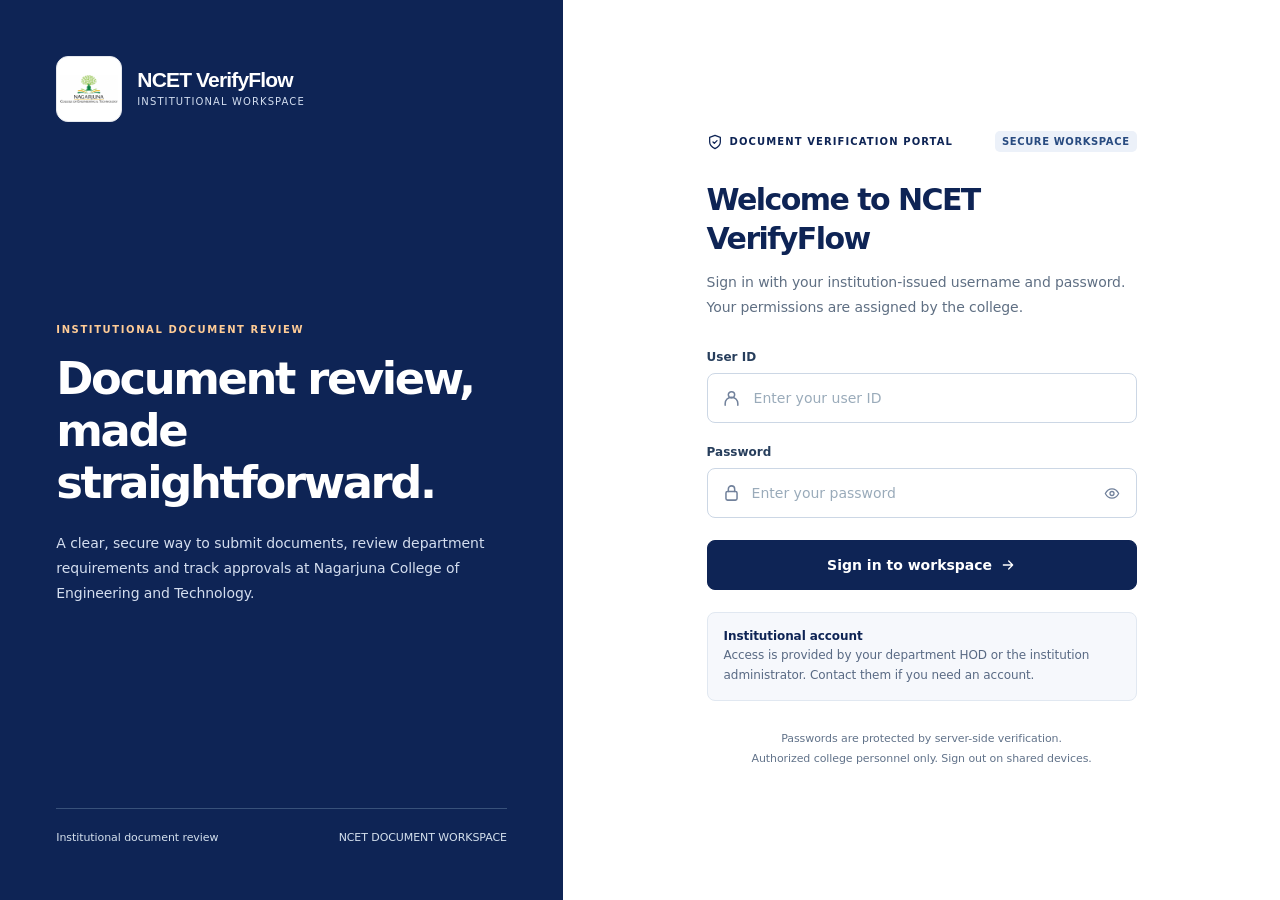
==== static/index.html @ 25a03557 "Sync NCET HOD workflow improvements" ====
<!doctype html>
<html lang="en">
<head>
<meta charset="UTF-8"/>
<meta name="viewport" content="width=device-width, initial-scale=1"/>
<meta name="theme-color" content="#0E2455"/>
<meta name="description" content="AI-assisted document validation and role-based faculty approval at Nagarjuna College of Engineering and Technology."/>
<meta name="robots" content="noindex, nofollow, noarchive"/>
<title>NCET VerifyFlow · AI-Assisted Document Verification & Approval</title>
<link rel="icon" href="/static/ncet-brand.svg" type="image/svg+xml"/>
<link rel="stylesheet" href="/static/styles.css"/>
<link rel="stylesheet" href="/static/enterprise.css?v=20261021-navigation"/>
<link rel="stylesheet" href="/static/workspace-experience.css"/>
<link rel="stylesheet" href="/static/notifications.css"><link rel="stylesheet" href="/static/responsive-upgrade.css?v=20261017"><link rel="stylesheet" href="/static/ncet-brand-system.css?v=20261017"><script src="/static/ncet-loading.js?v=20261017" defer></script><link rel="stylesheet" href="/static/institutional-ui.css?v=20261017d"></head>
<body><div id="app"></div><script src="/static/app.js?v=20261021-branch-workspace-nav" defer></script><script src="/static/notifications.js" defer></script><script src="/static/institutional-ui.js?v=20261017d" defer></script></body>
</html>
---- static/styles.css ----
:root{font-family:'DM Sans',system-ui,-apple-system,BlinkMacSystemFont,'Segoe UI',sans-serif;color:#1d344a;background:#f5f7f9;font-synthesis:none}*{box-sizing:border-box}body{margin:0;min-height:100vh}button,input,select,textarea{font:inherit}button{cursor:pointer}button:disabled{cursor:not-allowed;opacity:.53}button:focus-visible,a:focus-visible,input:focus-visible,select:focus-visible,textarea:focus-visible{outline:3px solid #7ecdc6;outline-offset:3px}a{color:inherit}svg{display:block}h1,h2,h3,h4,p{margin:0}h1,h2,h3,h4{font-family:'Manrope','DM Sans',sans-serif}input::placeholder,textarea::placeholder{color:#9aabba}input,textarea,select{background:#fff;color:#1d344a}::selection{background:#bde5db;color:#12394a}.icon{width:19px;height:19px;display:inline-block;vertical-align:middle;stroke:currentColor;stroke-width:1.9;stroke-linecap:round;stroke-linejoin:round;fill:none;flex-shrink:0}.icon.sm{width:16px;height:16px}.icon.lg{width:23px;height:23px}.icon.xl{width:26px;height:26px}.muted{color:#748698}.small{font-size:12px}.tiny{font-size:11px}.strong{font-weight:750}.mono{font-variant-numeric:tabular-nums}.inline-center{display:inline-flex;align-items:center;gap:7px}.login-page{min-height:100vh;display:grid;grid-template-columns:minmax(460px,51%) minmax(440px,49%);background:#fff}.login-art{position:relative;overflow:hidden;display:flex;flex-direction:column;padding:48px clamp(42px,5vw,95px);color:#e8eef2;background:radial-gradient(ellipse at 28% 80%,#205e65 0,transparent 36%),linear-gradient(154deg,#102b45 4%,#082435 57%,#123948 100%)}.login-art::before{content:"";position:absolute;inset:0;opacity:.32;background-image:linear-gradient(rgba(255,255,255,.045) 1px,transparent 1px),linear-gradient(90deg,rgba(255,255,255,.045) 1px,transparent 1px);background-size:52px 52px;mask-image:linear-gradient(90deg,transparent,#000)}.login-art::after{content:"";position:absolute;width:580px;height:580px;border:1px solid rgba(234,211,167,.13);border-radius:50%;right:-255px;top:120px;box-shadow:0 0 0 68px rgba(255,255,255,.023),0 0 0 136px rgba(255,255,255,.015)}.brandline,.hero-copy,.art-bottom,.campus-visual{position:relative;z-index:1}.brandline{display:flex;align-items:center;gap:15px}.crest{width:48px;height:48px;border:1px solid rgba(231,209,165,.65);border-radius:14px;display:grid;place-items:center;color:#e8c48c;background:rgba(255,255,255,.07);box-shadow:inset 0 0 0 3px rgba(255,255,255,.04)}.crest svg{width:26px;height:26px}.brand-name{font-family:Manrope,sans-serif;font-weight:800;font-size:20px;letter-spacing:-.045em;color:#fff}.brand-sub{font-size:11px;letter-spacing:.075em;color:#afc2cc;text-transform:uppercase;margin-top:3px}.hero-copy{margin-top:clamp(70px,11vh,135px);max-width:590px}.eyebrow{font-size:11px;font-weight:800;letter-spacing:.17em;text-transform:uppercase;color:#e9c18d}.hero-copy h1{font-size:clamp(42px,4.2vw,65px);line-height:1.115;letter-spacing:-.06em;margin:20px 0 23px;color:#fff;font-weight:700}.hero-copy h1 em{font-style:normal;color:#ecd1a3}.hero-copy p{color:#bdccd4;line-height:1.76;font-size:15px;max-width:435px}.campus-visual{width:min(600px,95%);margin:auto auto 40px;filter:drop-shadow(0 20px 36px rgba(0,0,0,.18))}.campus-visual svg{width:100%;height:auto}.art-bottom{display:flex;align-items:center;justify-content:space-between;gap:14px;color:#b4c9d0;font-size:12px;border-top:1px solid rgba(255,255,255,.15);padding-top:22px}.art-bottom .beacon{width:7px;height:7px;background:#75d7b7;display:inline-block;border-radius:50%;margin-right:8px}.login-right{min-height:100vh;display:flex;align-items:center;justify-content:center;padding:48px 45px;position:relative}.login-panel{width:min(440px,100%)}.auth-topline{display:flex;align-items:center;gap:7px;color:#5f798e;font-size:12px;font-weight:700;margin-bottom:28px}.auth-topline .icon{color:#2b8d80}.login-panel h2{color:#142e43;font-size:31px;line-height:1.25;letter-spacing:-.052em}.login-panel .intro{margin-top:10px;color:#718498;line-height:1.65;font-size:14px}.form-label{display:block;font-size:12px;font-weight:750;color:#324b60;margin-bottom:9px}.roles{display:grid;grid-template-columns:repeat(4,1fr);gap:8px;margin:29px 0 28px}.role-option{border:1px solid #e1e9ed;background:#fff;border-radius:12px;padding:12px 3px 10px;color:#698094;text-align:center;font-size:11px;font-weight:700;transition:.2s}.role-option svg{margin:0 auto 7px;display:block;width:21px;height:21px}.role-option:hover{border-color:#7abbb0;color:#15796f}.role-option.active{background:#e9f6f1;color:#126c63;border-color:#9dcfc4;box-shadow:inset 0 0 0 1px #9dcfc4}.field{margin-bottom:19px}.input-wrap{position:relative}.input-wrap .leading{position:absolute;left:15px;top:50%;transform:translateY(-50%);color:#97a8b6}.input-wrap input{width:100%;height:48px;padding:0 44px;border:1px solid #dce5ea;border-radius:11px;outline:0;font-size:14px;transition:.18s}.input-wrap input:focus{border-color:#238a7b;box-shadow:0 0 0 3px #e3f4ef}.input-wrap input.with-icon{padding-left:46px}.input-wrap .trail{position:absolute;right:14px;top:50%;transform:translateY(-50%);border:0;background:transparent;color:#8395a4;padding:3px}.btn{display:inline-flex;justify-content:center;align-items:center;gap:8px;min-height:40px;padding:10px 15px;border-radius:10px;border:1px solid #d9e4e9;background:white;color:#304e61;font-size:13px;font-weight:750;transition:transform .17s,box-shadow .17s,background .17s,border-color .17s;text-decoration:none;white-space:nowrap}.btn:hover:not(:disabled){transform:translateY(-1px);border-color:#b7cbd4;box-shadow:0 5px 13px rgba(15,37,55,.06)}.btn-primary{background:#116c64;color:white;border-color:#116c64;box-shadow:0 5px 11px rgba(9,105,94,.16)}.btn-primary:hover:not(:disabled){background:#075a53;border-color:#075a53;box-shadow:0 7px 17px rgba(9,105,94,.22)}.btn-secondary{background:#f5f9fa}.btn-danger{background:#fff5f3;color:#b54642;border-color:#f1d3cd}.btn-danger:hover:not(:disabled){background:#ffebe8;border-color:#e8b8b0}.btn-lg{height:50px;font-size:14px}.btn-full{width:100%}.btn-sm{min-height:34px;padding:7px 12px;font-size:12px}.demo-hint{margin:22px 0;border:1px solid #dceae8;border-radius:11px;background:#f4faf8;padding:13px 15px;font-size:12px;line-height:1.6;color:#607c80}.demo-hint strong{color:#146b65}.login-foot{margin-top:28px;font-size:11px;color:#91a0ad;text-align:center;line-height:1.7}.error-message{padding:11px 14px;border-radius:9px;background:#fff1ef;border:1px solid #f4cbc6;color:#aa423c;margin-bottom:18px;font-size:12px;display:flex;gap:9px;align-items:flex-start}.app-shell{display:flex;min-height:100vh}.sidebar{width:255px;flex:0 0 255px;background:#fff;display:flex;flex-direction:column;border-right:1px solid #e7edf0;position:sticky;top:0;height:100vh;z-index:30;padding:26px 15px 18px}.sidebar-brand{display:flex;align-items:center;gap:11px;padding:0 12px 27px;border-bottom:1px solid #eff2f4}.sidebar-brand .crest{background:#102b41;color:#e4bd7c;width:40px;height:40px;border:none;border-radius:11px}.sidebar-brand .crest svg{width:22px;height:22px}.sidebar-brand .brand-name{font-size:18px;color:#1a3348}.sidebar-brand .brand-sub{font-size:9px;color:#8b9ca9}.nav-group{padding-top:23px}.nav-heading{font-size:10px;font-weight:800;color:#a3afb8;padding:0 13px 10px;letter-spacing:.11em;text-transform:uppercase}.nav-item{display:flex;gap:12px;align-items:center;padding:11px 13px;width:100%;font-size:13px;color:#708493;font-weight:650;border-radius:10px;background:transparent;border:0;text-align:left;margin:2px 0;transition:.15s}.nav-item:hover{background:#f4f8f8;color:#153f45}.nav-item.active{background:#e8f4f0;color:#11675e;font-weight:750}.nav-item.active .icon{color:#138c78}.nav-item .count{font-size:11px;font-weight:800;border-radius:6px;padding:2px 7px;background:#eef3f5;color:#607784;margin-left:auto}.nav-item.active .count{color:#157368;background:#d1eae2}.sidebar-spacer{flex:1}.help-box{background:#f5f8f8;border:1px solid #e4eded;padding:14px;border-radius:13px;margin:12px 3px 13px}.help-box .h-title{font-size:12px;font-weight:800;color:#385566;margin:7px 0 5px}.help-box p{color:#7b8d99;font-size:11px;line-height:1.55}.side-user{display:flex;align-items:center;gap:11px;border-top:1px solid #e9edef;padding:18px 9px 3px}.avatar{width:36px;height:36px;display:grid;place-items:center;border-radius:10px;background:#dfede8;color:#145e5d;font-size:12px;font-weight:800;flex-shrink:0}.side-user .who{flex:1;min-width:0}.side-user .who strong{display:block;color:#344d5c;font-size:12px}.side-user .who span{color:#91a1aa;font-size:11px}.icon-button{border:0;background:transparent;color:#889ba8;padding:7px;display:inline-grid;place-items:center;border-radius:8px}.icon-button:hover{background:#f0f5f5;color:#205a5e}.main{flex:1;min-width:0}.topbar{height:75px;background:#fff;border-bottom:1px solid #e7ecee;display:flex;align-items:center;justify-content:space-between;gap:16px;padding:0 clamp(20px,3.5vw,49px);position:sticky;top:0;z-index:20}.breadcrumb{display:flex;align-items:center;gap:10px;font-size:12px;color:#93a3af}.breadcrumb strong{color:#405b6c;font-weight:750}.top-right{display:flex;gap:18px;align-items:center}.top-right .pill{display:inline-flex;align-items:center;gap:7px;border-radius:30px;background:#f1f7f5;color:#337a6f;padding:7px 10px;font-size:11px;font-weight:750}.top-right .pill .dot{height:6px;width:6px;background:#23967c;border-radius:100%}.content{padding:34px clamp(20px,3.5vw,50px) 52px;max-width:1500px;margin:0 auto}.page-header{display:flex;justify-content:space-between;align-items:flex-start;gap:18px;margin-bottom:27px}.overline{color:#118578;font-size:11px;text-transform:uppercase;font-weight:800;letter-spacing:.13em;margin-bottom:10px}.page-header h1{font-size:28px;letter-spacing:-.048em;line-height:1.3;color:#1d3548}.page-header p{font-size:13px;line-height:1.65;color:#8595a2;margin-top:7px}.date-chip{color:#748797;font-size:12px;background:#fff;padding:11px 13px;border:1px solid #e5ecef;border-radius:9px;display:flex;align-items:center;gap:8px;white-space:nowrap}.banner{background:linear-gradient(110deg,#13394c 0%,#0c595b 100%);border:1px solid #124b54;border-radius:16px;display:flex;align-items:center;justify-content:space-between;gap:24px;color:#fff;padding:28px 30px;margin-bottom:27px;position:relative;overflow:hidden;min-height:151px}.banner::before{content:"";position:absolute;width:250px;height:250px;border:1px solid rgba(255,255,255,.09);border-radius:50%;right:120px;top:-110px;box-shadow:0 0 0 55px rgba(255,255,255,.032),0 0 0 110px rgba(255,255,255,.018)}.banner .bn-copy{position:relative;z-index:1}.banner .bn-eyebrow{font-size:10px;font-weight:800;letter-spacing:.12em;color:#a7d3ce;text-transform:uppercase}.banner h2{font-size:22px;letter-spacing:-.036em;margin:9px 0 6px;line-height:1.25}.banner p{color:#bdd4da;font-size:12px;max-width:560px;line-height:1.65}.banner .btn{position:relative;z-index:1;background:#fff;color:#17665f;border:0;padding:11px 16px;font-size:12px}.metrics{display:grid;grid-template-columns:repeat(4,minmax(0,1fr));gap:18px;margin-bottom:27px}.metric{background:#fff;border:1px solid #e6ecef;border-radius:14px;padding:19px 21px 17px;min-height:132px;box-shadow:0 2px 6px rgba(28,58,75,.018)}.metric-top{display:flex;align-items:center;justify-content:space-between;margin-bottom:12px}.metric-label{font-size:12px;color:#8192a0;font-weight:650}.metric .metric-icon{height:33px;width:33px;display:grid;place-items:center;border-radius:10px;color:#1f716a;background:#e8f5f1}.metric .metric-icon.amber{color:#b57e25;background:#fff6e7}.metric .metric-icon.blue{color:#537aaf;background:#edf4ff}.metric .metric-icon.red{color:#be6760;background:#fff0ed}.metric .metric-num{font-family:Manrope,sans-serif;font-size:27px;letter-spacing:-.055em;color:#1d394b;font-weight:800}.metric .metric-caption{color:#a0adb8;font-size:11px;margin-top:3px}.dashboard-grid{display:grid;grid-template-columns:minmax(0,1.7fr) minmax(310px,1fr);gap:20px;margin-bottom:25px}.panel{background:#fff;border:1px solid #e5ebee;border-radius:15px;box-shadow:0 2px 8px rgba(26,49,63,.018);overflow:hidden}.panel-header{padding:21px 23px 17px;display:flex;justify-content:space-between;align-items:flex-start;gap:14px}.panel-title{font-family:Manrope,sans-serif;font-weight:800;color:#294459;font-size:14px;letter-spacing:-.02em}.panel-subtitle{font-size:11px;color:#92a1ad;margin-top:5px}.text-btn{border:0;background:transparent;color:#138575;display:flex;align-items:center;gap:4px;font-size:12px;font-weight:750;padding:3px}.text-btn:hover{color:#104b48}.doc-row{display:grid;grid-template-columns:37px minmax(0,1fr) auto;align-items:center;gap:12px;padding:15px 23px;border-top:1px solid #f0f3f5;transition:.13s;cursor:pointer}.doc-row:hover{background:#f8fbfb}.file-glyph{height:37px;width:37px;border:1px solid #e8eef1;background:#f5f8fa;color:#5b8494;border-radius:10px;display:grid;place-items:center}.doc-title{font-size:12px;font-weight:750;color:#354e61;white-space:nowrap;overflow:hidden;text-overflow:ellipsis}.doc-meta{color:#9aabb5;font-size:11px;margin-top:5px}.status{display:inline-flex;align-items:center;gap:6px;font-size:10px;font-weight:800;border-radius:50px;padding:7px 10px;white-space:nowrap}.status .s-dot{width:6px;height:6px;border-radius:50%;background:currentColor;flex-shrink:0}.status.pending{color:#ae7824;background:#fff6e6}.status.approved{color:#1b856b;background:#e8f6ef}.status.rejected{color:#bd6058;background:#fff0ed}.status.pending .s-dot{animation:pulse 1.7s infinite}@keyframes pulse{50%{opacity:.22;box-shadow:0 0 0 5px #f2dfba}}.workflow{padding:8px 24px 23px}.flow-step{display:flex;gap:13px;position:relative;padding-bottom:23px}.flow-step:not(:last-child)::before{content:"";position:absolute;top:28px;left:13px;height:calc(100% - 28px);width:1px;background:#e5ebed}.flow-step:last-child{padding-bottom:0}.flow-symbol{width:27px;height:27px;border-radius:50%;display:grid;place-items:center;background:#eef5f7;color:#6a90a1;flex:0 0 27px;position:relative;z-index:1}.flow-symbol.done{color:#157b69;background:#e3f4eb}.flow-symbol.curr{color:#b17b29;background:#fff2d9}.flow-step strong{font-size:12px;display:block;color:#405668;margin-top:3px}.flow-step p{font-size:11px;line-height:1.5;color:#91a1ad;margin-top:4px}.activity-list{padding:0 24px 23px}.activity-item{display:flex;gap:13px;align-items:flex-start;border-top:1px solid #f0f3f5;padding:15px 0}.activity-mark{width:29px;height:29px;display:grid;place-items:center;background:#edf5f6;color:#2c797e;border-radius:9px;flex:0 0 29px}.activity-copy{font-size:12px;color:#455e6d;line-height:1.45}.activity-copy b{color:#263e51}.activity-when{font-size:10px;color:#a6b2bc;margin-top:4px}.section-bar{display:flex;align-items:center;justify-content:space-between;gap:14px;margin:19px 0 16px}.section-bar h3{font-size:15px;color:#284258;letter-spacing:-.025em}.table-wrap{overflow:auto}.data-table{border-collapse:collapse;width:100%;min-width:730px}.data-table thead th{text-align:left;padding:13px 18px;background:#f9fbfb;border-top:1px solid #ecf1f2;border-bottom:1px solid #ecf1f2;color:#95a3ae;font-size:10px;text-transform:uppercase;letter-spacing:.09em;font-weight:800}.data-table td{padding:16px 18px;border-top:1px solid #f0f3f5;font-size:12px;color:#657988}.data-table tr:hover td{background:#fafcfc}.data-table .t-name{font-size:12px;color:#2f485d;font-weight:750}.data-table .t-sub{font-size:10px;color:#a3afba;margin-top:5px}.table-action{color:#178575;border:0;background:transparent;font-weight:800;font-size:12px;padding:6px}.table-action:hover{text-decoration:underline}.toolbar{display:flex;align-items:center;justify-content:space-between;gap:12px;margin:0 0 20px;flex-wrap:wrap}.segmented{display:flex;align-items:center;gap:4px;background:#eef3f4;padding:4px;border-radius:10px}.segmented button{border:0;background:transparent;border-radius:7px;font-size:12px;font-weight:750;color:#8797a2;padding:8px 14px;white-space:nowrap}.segmented button.active{background:#fff;color:#1a7568;box-shadow:0 1px 5px rgba(32,56,69,.1)}.search-wrap{display:flex;align-items:center;gap:8px;padding:0 12px;color:#98a8b4;border:1px solid #e2e9ee;background:white;border-radius:9px;height:38px;width:min(290px,100%)}.search-wrap input{outline:0;border:0;flex:1;width:40px;font-size:12px}.record-count{padding:13px 23px;background:#fafcfc;border-top:1px solid #eef1f3;color:#99a6b2;font-size:11px}.empty-state{padding:44px 20px;text-align:center;color:#91a3ad}.empty-state .empty-icon{height:55px;width:55px;border-radius:16px;background:#edf6f4;color:#529689;display:grid;place-items:center;margin:0 auto 14px}.empty-state h3{font-size:15px;color:#3b5363}.empty-state p{font-size:12px;margin:9px auto 16px;line-height:1.6;max-width:350px}.split-grid{display:grid;grid-template-columns:minmax(0,1.55fr) minmax(280px,.8fr);gap:21px}.form-panel{padding:27px}.form-header{margin-bottom:23px;padding-bottom:22px;border-bottom:1px solid #edf1f3}.form-header h2{font-size:18px;letter-spacing:-.04em;color:#274155}.form-header p{color:#8d9da9;font-size:12px;margin-top:7px;line-height:1.6}.form-grid{display:grid;grid-template-columns:repeat(2,minmax(0,1fr));gap:16px}.field-label{font-size:12px;font-weight:750;color:#4a6375;display:block;margin:0 0 8px}.form-control{width:100%;border:1px solid #dfe8ec;border-radius:9px;min-height:43px;padding:10px 12px;outline:0;font-size:13px;color:#395265;background:#fff}.form-control:focus{border-color:#4fa696;box-shadow:0 0 0 3px #e5f3ef}.form-control[readonly]{background:#f8fafb;color:#91a0a9}.form-grid .full{grid-column:1/-1}.form-control.textarea{resize:vertical;min-height:103px;line-height:1.55}.upload-zone{border:1.5px dashed #b9d7d0;background:#f7fbfa;border-radius:12px;display:flex;flex-direction:column;align-items:center;justify-content:center;text-align:center;cursor:pointer;min-height:174px;padding:21px;transition:.18s}.upload-zone:hover,.upload-zone.dragging{border-color:#198a76;background:#edf8f5}.upload-zone .upload-icon{display:grid;place-items:center;width:45px;height:45px;border-radius:13px;background:#e5f3ee;color:#278b78;margin-bottom:12px}.upload-zone strong{font-size:12px;color:#416374}.upload-zone strong em{font-style:normal;color:#118575}.upload-zone p{color:#9aadb4;font-size:11px;margin-top:6px}.upload-file{display:flex;align-items:center;gap:10px;margin-top:12px;border:1px solid #d5e6e1;padding:9px 11px;border-radius:9px;background:#fff;color:#4b6671;font-size:12px;max-width:100%;text-align:left}.submit-actions{display:flex;justify-content:flex-end;gap:11px;margin-top:24px;padding-top:22px;border-top:1px solid #edf1f3}.info-panel{padding:24px}.info-panel h3{font-size:14px;color:#2d4758;letter-spacing:-.02em}.info-panel p{font-size:12px;line-height:1.7;color:#8b9fab;margin-top:8px}.info-list{margin:19px 0 0;display:grid;gap:17px}.info-row{display:flex;align-items:flex-start;gap:12px}.info-row .info-mark{height:31px;width:31px;border-radius:9px;background:#edf6f3;color:#238779;display:grid;place-items:center;flex:0 0 31px}.info-row b{color:#466273;font-size:12px}.info-row p{font-size:11px;margin-top:4px}.notice{background:#fff9e9;border:1px solid #f6eac7;border-radius:11px;padding:13px 14px;font-size:11px;color:#977431;line-height:1.7;margin-top:22px}.notice strong{display:block;color:#896822;margin-bottom:3px}.footer{display:flex;justify-content:space-between;gap:14px;align-items:center;padding:23px 0;color:#a0acb6;font-size:11px}.modal-layer{position:fixed;inset:0;background:rgba(12,32,45,.53);backdrop-filter:blur(4px);z-index:90;display:grid;place-items:center;padding:18px;animation:fadeIn .18s ease-out}.modal{width:min(610px,100%);max-height:min(90vh,900px);overflow:auto;border-radius:17px;background:#fff;box-shadow:0 26px 90px rgba(4,17,29,.27);animation:modalIn .22s ease-out}.modal-top{display:flex;justify-content:space-between;align-items:flex-start;padding:24px 26px 19px;border-bottom:1px solid #edf1f2}.modal-top h2{font-size:18px;letter-spacing:-.038em;color:#233f53}.modal-top p{color:#9eabb5;font-size:11px;margin-top:6px}.modal-body{padding:24px 26px}.detail-title{font-size:21px;color:#253f51;letter-spacing:-.045em;line-height:1.4;margin-bottom:10px}.detail-grid{display:grid;grid-template-columns:1fr 1fr;gap:20px;margin:24px 0}.detail-label{font-size:10px;color:#a4b0ba;text-transform:uppercase;letter-spacing:.07em;font-weight:800;margin-bottom:6px}.detail-value{font-size:12px;color:#435d6f;font-weight:700}.detail-text{font-size:12px;line-height:1.75;color:#6d8192;background:#f7f9fa;border-radius:11px;padding:15px;margin:0 0 22px}.file-attachment{border:1px solid #e2eaee;border-radius:11px;display:flex;align-items:center;gap:12px;padding:14px;margin-bottom:21px}.file-attachment b{font-size:12px;color:#455f71;display:block;overflow-wrap:anywhere}.file-attachment span{font-size:11px;color:#98a9b3;display:block;margin-top:4px}.file-attachment .push{margin-left:auto}.modal-section-title{font-size:12px;color:#334d5e;font-weight:800;margin-bottom:12px}.timeline{border-left:1px solid #e3e9eb;margin:0 0 0 9px;padding:0 0 0 21px}.timeline-entry{position:relative;padding-bottom:20px}.timeline-entry::before{content:"";position:absolute;left:-27px;top:4px;width:10px;height:10px;border-radius:50%;background:#d5e9e2;border:2px solid #fff;box-shadow:0 0 0 1px #acd1c5}.timeline-entry:last-child{padding-bottom:0}.timeline-entry b{font-size:12px;color:#3c5667}.timeline-entry p{font-size:11px;color:#8e9eac;margin-top:4px;line-height:1.5}.timeline-entry .history-note{background:#f5f8f8;border-radius:7px;padding:8px;margin-top:9px;color:#58717f}.modal-actions{display:flex;flex-wrap:wrap;gap:9px;justify-content:flex-end;padding:18px 26px;border-top:1px solid #edf0f2}.review-textarea{width:100%;min-height:105px;border:1px solid #dae5e9;border-radius:10px;padding:12px;outline:0;font-size:13px;resize:vertical;margin-top:12px}.review-textarea:focus{border-color:#1b8777}.review-header{display:flex;gap:13px;align-items:center;background:#f7f9fa;border-radius:11px;padding:12px;margin:0 0 16px}.review-header strong{font-size:12px;color:#385266}.review-header small{font-size:11px;color:#9ba8b2;display:block;margin-top:5px}.toast-container{position:fixed;top:19px;right:21px;z-index:200;display:grid;gap:10px;pointer-events:none}.toast{display:flex;align-items:center;gap:10px;padding:13px 16px;background:#183b46;color:#fff;border-radius:12px;box-shadow:0 14px 40px rgba(9,28,37,.22);font-size:12px;font-weight:700;min-width:235px;max-width:350px;animation:toastIn .3s ease-out}.toast .icon{color:#8ee2b8}.toast.error{background:#9f423c}.success-screen{position:fixed;inset:0;background:rgba(12,32,45,.35);display:grid;place-items:center;z-index:150;pointer-events:none;animation:fadeIn .22s ease-out}.success-content{display:grid;justify-items:center;gap:12px;color:#225847;padding:32px 42px;background:#fff;border-radius:20px;box-shadow:0 15px 55px rgba(15,39,51,.19);animation:successPop .32s cubic-bezier(.18,1.7,.5,1)}.success-content .circle{width:64px;height:64px;background:#e6f7ed;color:#238a69;border-radius:50%;display:grid;place-items:center}.success-content strong{font-size:16px;color:#224858}.success-content span{color:#879da4;font-size:12px}.mobile-toggle{display:none}.mobile-scrim{display:none}.demo-flag{font-size:10px;font-weight:800;letter-spacing:.06em;background:#fef1db;color:#a77c34;border-radius:5px;padding:5px 7px;text-transform:uppercase}.mini-chart{height:93px;display:flex;align-items:flex-end;gap:12px;padding:9px 0 2px}.chart-bar{flex:1;background:#e7f0ef;border-radius:4px 4px 0 0;position:relative;min-height:12px}.chart-bar:after{content:"";position:absolute;inset:0;background:linear-gradient(#1b9380,#7ecbbb);border-radius:inherit;opacity:.85}.chart-labels{display:flex;gap:12px;margin-top:9px;font-size:10px;color:#a7b5bf}.chart-labels span{flex:1;text-align:center}.quick-actions{display:grid;grid-template-columns:repeat(3,1fr);gap:12px;margin:6px 0 26px}.quick-card{text-align:left;display:flex;align-items:center;gap:12px;border-radius:12px;border:1px solid #e5eaed;background:#fff;padding:15px;color:#435b6c;transition:.17s}.quick-card:hover{border-color:#accfc7;box-shadow:0 5px 18px rgba(14,57,58,.06);transform:translateY(-1px)}.quick-card span{display:block;font-size:12px;font-weight:750}.quick-card small{display:block;color:#9aabb6;font-size:10px;margin-top:4px}.quick-card .round-icon{width:35px;height:35px;border-radius:10px;background:#ecf6f2;display:grid;place-items:center;color:#288471;flex:0 0 35px}.staff-status-line{display:flex;align-items:center;gap:8px;color:#8f9fac;font-size:11px;margin-top:11px}.rotator{animation:rotate 2.2s linear infinite}.progress-track{height:5px;border-radius:20px;background:#f3ead8;overflow:hidden;margin-top:8px}.progress-track .progress-fill{width:45%;height:100%;border-radius:20px;background:#dcb163;animation:loading 1.7s ease-in-out infinite alternate}@keyframes loading{to{transform:translateX(120%)}}@keyframes rotate{to{transform:rotate(360deg)}}@keyframes fadeIn{from{opacity:0}to{opacity:1}}@keyframes modalIn{from{opacity:0;transform:translateY(12px) scale(.985)}to{opacity:1;transform:translateY(0) scale(1)}}@keyframes toastIn{from{opacity:0;transform:translateY(-9px)}to{opacity:1;transform:translateY(0)}}@keyframes successPop{from{transform:scale(.8);opacity:0}to{transform:scale(1);opacity:1}}@media(min-width:1500px){.content{padding-top:44px}}@media(max-width:1200px){.metrics{gap:12px}.metric{padding:16px}.dashboard-grid{grid-template-columns:1.35fr 1fr}}@media(max-width:1050px){.login-page{grid-template-columns:48% 52%}.login-art{padding:35px}.hero-copy{margin-top:90px}.hero-copy h1{font-size:40px}.sidebar{width:225px;flex-basis:225px}.dashboard-grid,.split-grid{grid-template-columns:1fr}.metrics{grid-template-columns:repeat(2,1fr)}}@media(max-width:740px){.login-page{display:block;min-height:100vh}.login-art{display:none}.login-right{min-height:100vh;padding:32px 22px}.login-panel{max-width:440px}.login-panel h2{font-size:29px}.sidebar{position:fixed;left:0;top:0;bottom:0;transform:translateX(-101%);transition:transform .24s;box-shadow:20px 0 40px rgba(10,39,49,.08)}.sidebar.open{transform:translateX(0)}.mobile-scrim.open{display:block;position:fixed;inset:0;background:rgba(8,31,47,.4);z-index:25}.mobile-toggle{display:inline-grid}.topbar{height:65px;padding:0 18px}.top-right{gap:7px}.top-right .pill{display:none}.content{padding:24px 16px 30px}.page-header h1{font-size:24px}.page-header{margin-bottom:20px}.page-header .date-chip{display:none}.banner{padding:22px;min-height:140px}.banner h2{font-size:20px}.banner .btn{display:none}.metrics{gap:11px;margin-bottom:19px}.metric{min-height:121px}.metric .metric-num{font-size:25px}.dashboard-grid{gap:14px}.panel-header{padding:18px}.doc-row{padding:14px 16px;grid-template-columns:31px minmax(0,1fr) auto;gap:9px}.file-glyph{height:31px;width:31px}.doc-row .status{font-size:0;padding:6px}.doc-row .status .s-dot{height:7px;width:7px}.quick-actions{grid-template-columns:1fr;gap:9px}.quick-card{padding:12px}.split-grid{gap:16px}.form-panel{padding:19px}.form-grid{grid-template-columns:1fr}.footer{flex-wrap:wrap}.toolbar{align-items:stretch}.segmented{overflow-x:auto;width:100%}.segmented button{flex:1;padding:8px 9px}.search-wrap{width:100%}.modal-body{padding:19px}.modal-top{padding:20px}.modal-actions{padding:15px 19px}.toast-container{left:15px;right:15px;top:12px}.toast{min-width:0}.topbar .breadcrumb{font-size:11px}}@media(max-width:400px){.roles{gap:4px}.role-option{font-size:10px}.metric{padding:13px}.metric .metric-label{font-size:11px}.metric .metric-caption{font-size:10px}.detail-grid{gap:13px}}@media(prefers-reduced-motion:reduce){*,*::before,*::after{animation-duration:.01ms!important;animation-iteration-count:1!important;scroll-behavior:auto!important;transition-duration:.01ms!important}}

/* Accessible, borderless document rows for native button semantics */
.doc-row{width:100%;background:#fff;border-left:0;border-right:0;border-bottom:0;text-align:left;font:inherit}.doc-row:hover{background:#f8fbfa}
/* Public introduction / authenticated utility panels */
.public-landing{font-family:Inter,system-ui,sans-serif;max-width:930px;margin:min(12vh,140px) auto;padding:25px;color:#17364b}
.public-badge{letter-spacing:.18em;text-transform:uppercase;color:#348b75;font-weight:800;font-size:12px;margin-bottom:26px}
.public-landing h1{font-size:clamp(38px,6vw,75px);letter-spacing:-.055em;line-height:1.12;max-width:850px}
.public-landing>p{max-width:760px;line-height:1.8;color:#587286;font-size:16px;margin:24px 0}
.public-steps{display:grid;grid-template-columns:repeat(3,1fr);gap:16px;margin:50px 0 35px}
.public-steps>div{border:1px solid #dce8e8;background:#f8fbfa;padding:24px;border-radius:15px}
.public-steps strong{color:#1b655b}.public-steps p{color:#6c8797;line-height:1.65;margin-top:12px}
.public-signin{display:inline-block;background:#176e61;padding:17px 26px;color:white;border-radius:10px;text-decoration:none;font-weight:700}
.public-landing .public-disclaimer{font-size:12px;margin-top:48px}
.user-item{display:flex;align-items:center;gap:12px;padding:15px 18px;border-bottom:1px solid #eff3f3}
.user-item .user-details{flex:1;min-width:0}.user-item small{display:block;color:#8296a0;margin-top:3px}
.manage-grid{display:grid;grid-template-columns:1fr 1fr;gap:20px;align-items:start}
@media(max-width:800px){.public-steps,.manage-grid{grid-template-columns:1fr}}

/* NCET AI Verification · institutional identity and advanced validation UI */
:root{--ncet-green:#19776b;--ncet-ink:#102f3a;--ncet-border:#dfe9e7}
.ncet-crest{display:flex;align-items:center;justify-content:center;background:#fff;border-radius:11px;overflow:hidden;padding:3px}
.ncet-crest img{display:block;width:100%;height:100%;object-fit:contain;min-width:48px;max-width:66px}
.brandline .ncet-crest{width:62px;height:62px}
.sidebar-brand .ncet-crest{width:50px;height:50px;flex-shrink:0}
.footer{align-items:center;gap:18px;flex-wrap:wrap}
.footer>span{display:flex;align-items:center;gap:10px;flex-wrap:wrap}
.footer a{text-decoration:none;color:#217b73;font-weight:650}
.footer-ngi{height:32px;width:71px;object-fit:contain;background:#19333c;border-radius:5px;padding:4px}
.rule-intro,.rule-form-actions,.rule-title-row{display:flex;justify-content:space-between;align-items:center;gap:12px;flex-wrap:wrap}
.rule-intro{margin-bottom:24px;color:#667b84;font-size:13px}
.version-chip{display:inline-flex;align-items:center;gap:9px;background:#eef6f4;border:1px solid #d5e7e2;padding:8px 13px;color:#1b685d;font-weight:700;border-radius:100px}
.rules-layout{display:grid;grid-template-columns:minmax(0,1.6fr) minmax(280px,.85fr);gap:22px;align-items:start}
.rule-entry{border:1px solid var(--ncet-border);border-radius:15px;background:#fff;padding:22px;margin:0 0 16px;box-shadow:0 2px 12px rgba(23,54,53,.025)}
.rule-title-row{margin-bottom:16px}.rule-n{font-size:12px;font-weight:850;letter-spacing:.12em;text-transform:uppercase;color:#1b796f}
.rule-required{display:flex;align-items:center;gap:11px;font-size:13px;font-weight:700;color:#2d5660;margin-top:8px;cursor:pointer}
.rule-required input{width:17px;height:17px;accent-color:#178476}
.rule-form-actions{padding-top:14px}.rule-history{display:flex;flex-direction:column;gap:8px;margin-top:12px;color:#6a838c;font-size:12px}
.rule-history span{background:#f6faf8;border:1px solid #e0eee9;padding:11px;border-radius:8px}
.empty-rules{padding:45px 22px;border:1px dashed #bfdbd4;border-radius:13px;text-align:center;color:#7b8d92;background:#fafdfc}
.model-name{display:flex;align-items:center;gap:16px;padding:17px;border:1px solid #d9e8e2;border-radius:12px;margin-bottom:18px;background:#f7fbf9;color:#146d63}
.model-name>div{display:flex;flex-direction:column;gap:4px}.model-name strong{font-size:15px}.model-name span{font-size:12px;color:#70878b}
.verification-modal{width:min(770px,95vw);max-height:90vh;overflow:auto}
.report-status{display:flex;align-items:center;gap:14px;flex-wrap:wrap;margin-bottom:19px}
.finding{border:1px solid #e1ebea;border-radius:11px;margin-top:12px;padding:17px;line-height:1.65;background:#fff}
.finding p{margin-top:9px;font-size:13px;color:#526b72}
.finding-top{display:flex;align-items:center;justify-content:space-between;gap:12px}
.finding-top strong{font-size:14px;color:#203b42}
.finding-result{text-transform:capitalize;padding:5px 10px;border-radius:24px;font-size:11px;font-weight:800}
.finding-result.issue{background:#fff0ee;color:#b54537}.finding-result.passed{background:#e9f7ee;color:#288348}.finding-result.uncertain{background:#fff4da;color:#a16e17}
.finding .correction{border-top:1px solid #eaf0ee;padding-top:10px;color:#247b6a}
.status.verifying,.status.manual_review{color:#ab7923;background:#fff6e6}
.status.needs_correction{color:#a83c37;background:#fff1ef}
.status.verifying .s-dot{background:#daa94f;animation:status-pulse 1.1s infinite}
@keyframes status-pulse{50%{opacity:.24;transform:scale(.66)}}
.login-art .campus-visual{opacity:.75}
@media(max-width:1000px){.rules-layout{grid-template-columns:1fr}}
@media(max-width:650px){.rule-entry{padding:15px}.footer>span{font-size:10px}.verification-modal{width:100vw;max-height:100dvh;border-radius:0}}
@media(prefers-reduced-motion:reduce){.status.verifying .s-dot{animation:none}}

/* Balanced 3+2 institutional role selector; stays accessible at mobile widths. */
.roles{display:grid;grid-template-columns:repeat(3,minmax(0,1fr));gap:9px}
.roles .role-option{min-width:0;flex:initial}
@media(max-width:390px){.roles{grid-template-columns:repeat(2,minmax(0,1fr))}}

.field-error{color:#a23d36;font-size:12px;line-height:1.5;margin:7px 0 0;font-weight:600}
.form-control[aria-invalid="true"]{border-color:#b5473e;box-shadow:0 0 0 2px rgba(181,71,62,.09)}


/* Professional institutional theme. NCET/NGI original emblems are intentionally preserved;
   NCET imagery belongs to a different college and is not substituted. */
:root {
  --institution-navy:#0e2455;--institution-navy-hover:#183771;
  --institution-orange:#f6872a;--institution-page:#f4f6f9;
  --institution-text:#172033;--institution-muted:#64748b;
  --institution-line:#dbe2ed;--institution-focus:#bb5f0c;
  --ncet-green:#0e2455;--ncet-ink:#172033;--ncet-border:#dbe2ed;
  color-scheme:light;
}
body{background:var(--institution-page);color:var(--institution-text)}
input,textarea,select{color:var(--institution-text)}
button:focus-visible,a:focus-visible,input:focus-visible,
select:focus-visible,textarea:focus-visible,[role="button"]:focus-visible{
  outline:3px solid var(--institution-focus);outline-offset:3px
}
::selection{background:#fce1c8;color:#122349}
.muted{color:var(--institution-muted)}
.login-art{background:linear-gradient(160deg,#0e2455 0%,#142e63 62%,#0b1c40 100%)}
.login-art::before{opacity:.14}.login-art::after{opacity:.55}
.login-art .brand-name{color:#fff}.login-art .brand-sub{color:#d3def0}
.hero-copy .eyebrow,.eyebrow{color:#ffca99}
.hero-copy h1 em{color:#ffc489}
.hero-copy p,.art-bottom{color:#d8e1f2}
.hero-copy h1{letter-spacing:-.045em}
.art-bottom .beacon{background:#ffaf6a}
.sidebar-brand .brand-sub{color:var(--institution-muted)}
.login-right{background:#fff}
.login-panel h2,.page-header h1,.panel-title,
.sidebar-brand .brand-name{color:var(--institution-navy)}
.auth-topline,.auth-topline .icon{color:var(--institution-navy)}
.login-panel .intro,.page-header p,.panel-subtitle{color:var(--institution-muted)}
.form-label,.field-label{color:#293f61}
.input-wrap input:focus,.form-control:focus{
  border-color:var(--institution-navy);box-shadow:0 0 0 3px #e4eaf6
}
.role-option:hover,.role-option:focus-visible{
  border-color:#7f98c5;color:var(--institution-navy)
}
.role-option.active{
  background:#eff3fa;color:var(--institution-navy);
  border-color:#8fa5cd;box-shadow:inset 0 0 0 1px #8fa5cd
}
.btn{border-color:var(--institution-line);color:#263b5e}
.btn-primary,.public-signin{
  background:var(--institution-navy);border-color:var(--institution-navy);
  color:#fff;box-shadow:0 5px 11px rgba(14,36,85,.11)
}
.btn-primary:hover:not(:disabled),.public-signin:hover{
  background:var(--institution-navy-hover);
  border-color:var(--institution-navy-hover);
  color:#fff;box-shadow:0 6px 16px rgba(14,36,85,.16)
}
.btn-secondary{background:#f6f8fb}
.sidebar{border-right-color:var(--institution-line)}
.nav-heading{color:#677a9a}
.nav-item{color:#445776;position:relative}
.nav-item:hover{background:#f2f5fa;color:var(--institution-navy)}
.nav-item.active{background:#eaf0fa;color:var(--institution-navy)}
.nav-item.active::before{
  content:'';position:absolute;inset:9px auto 9px 0;
  width:3px;background:var(--institution-orange);border-radius:2px
}
.nav-item.active .icon{color:var(--institution-navy)}
.nav-item.active .count{color:var(--institution-navy);background:#d9e4f7}
.topbar{border-bottom-color:var(--institution-line)}
.breadcrumb strong{color:var(--institution-navy)}
.top-right .pill{background:#edf3fc;color:#24487e}
.top-right .pill .dot{background:#34764a}
.content{max-width:1500px}
.overline{color:#8e490c}
.avatar{background:#e9eef8;color:var(--institution-navy)}
.help-box,.demo-hint{background:#f4f7fc;border-color:#dee6f4}
.help-box .h-title,.demo-hint strong{color:var(--institution-navy)}
.help-box p,.demo-hint{color:#536781}
.version-chip,.model-name{background:#f1f5fc;border-color:#dbe5f4;color:var(--institution-navy)}
.rule-required input{accent-color:var(--institution-navy)}
.rule-n,.model-name strong{color:var(--institution-navy)}
.footer a,.text-btn,.public-steps strong{color:var(--institution-navy)}
.public-badge{color:#8e490c}
.public-steps>div{background:#f8fafd;border-color:var(--institution-line)}
.public-landing h1{color:var(--institution-navy)}
.finding .correction{color:#254e85}
.field-error{color:#a3342d}
.form-control[aria-invalid="true"],.input-wrap input[aria-invalid="true"]{
  border-color:#b13e37;box-shadow:0 0 0 2px #fae6e3
}
.form-control[aria-invalid="true"]:focus{outline-color:#b13e37}
.panel,.metric,.rule-entry{border-color:var(--institution-line)}
.doc-row:hover{background:#f5f8fc}
.toast-container{z-index:110}
@media(max-width:650px){
  .content{padding:22px 16px 38px}
  .page-header{gap:14px}
  .page-header h1{font-size:clamp(23px,5vw,29px)}
  .topbar{padding-inline:15px}
  .btn{white-space:normal;text-align:center}
  .sidebar{overscroll-behavior:contain}
  .upload-file span{overflow-wrap:anywhere}
}
@media(prefers-reduced-motion:reduce){
  .nav-item,.btn,.role-option{transition:none!important}
}


/* NCET identity: source artwork is preserved in cropped WebP files. */
.ncet-crest,.ncms-crest{display:flex;align-items:center;justify-content:center;overflow:hidden;
background:#fff;border-radius:12px;border:1px solid #e5e8ee;padding:3px}
.ncet-crest img,.ncms-crest img{display:block;max-width:100%;width:100%;height:100%;object-fit:contain;min-width:0}
.brandline .ncms-crest{width:66px;height:66px;flex:0 0 66px}
.sidebar-brand .ncms-crest{width:49px;height:49px;flex:0 0 49px}
.sidebar-brand .brand-name{font-size:16px;letter-spacing:-.025em;white-space:nowrap}
.footer-ngi{object-fit:contain}
@media(max-width:420px){.brandline .ncms-crest{width:56px;height:56px;flex-basis:56px}
.sidebar-brand .brand-name{font-size:15px}}

/* Keep long account metadata readable beside management controls. */
.user-item{display:grid;grid-template-columns:40px minmax(0,1fr);align-items:start}
.user-item .avatar,.user-item .info-mark{grid-column:1;grid-row:1}
.user-item .user-details{grid-column:2;grid-row:1;overflow-wrap:anywhere}
.user-item .user-actions{grid-column:2;display:flex;flex-wrap:wrap;gap:8px;margin-top:10px}
.user-item .user-actions .btn{max-width:100%}
@media(max-width:740px){.user-item{grid-template-columns:34px minmax(0,1fr);padding:14px 12px}.user-item .user-actions{gap:7px}}
---- static/enterprise.css ----
/* NCET VerifyFlow — professional institutional interface, existing private workflows */
:root{--e-navy:#0e2455;--e-navy-2:#183769;--e-orange:#f6872a;--e-bg:#f5f7fa;--e-ink:#172033;--e-sub:#526179;--e-line:#dfe5ee;--e-shadow:0 3px 15px rgba(20,42,74,.035);font-family:Inter,'Segoe UI',system-ui,sans-serif;color:var(--e-ink);background:var(--e-bg)}
body{background:var(--e-bg);color:var(--e-ink);letter-spacing:-.005em}
h1,h2,h3,h4{font-family:Inter,'Segoe UI',system-ui,sans-serif;font-weight:720;letter-spacing:-.03em}
button,input,textarea,select{font-family:inherit}
button:focus-visible,a:focus-visible,input:focus-visible,textarea:focus-visible,[tabindex]:focus-visible{outline:3px solid #b86b20!important;outline-offset:3px!important}
::selection{background:#f7d5b6;color:var(--e-navy)}
.muted,.panel-subtitle,.metric-caption,.t-sub{color:var(--e-sub)!important}
.login-page{grid-template-columns:minmax(380px,44%) minmax(450px,56%);background:#fff}
.login-art{background:var(--e-navy)!important;padding:56px clamp(36px,4.4vw,80px);min-height:100vh}
.login-art::before,.login-art::after,.campus-visual{display:none!important}
.brandline{align-items:center;gap:15px}
.brandline .ncet-crest{width:82px!important;height:76px!important;border-radius:8px;background:#fff;padding:5px!important}
.brandline .ncet-crest img{max-width:100%;min-width:0;width:100%;height:100%;object-fit:contain}
.brand-name{font-size:21px;font-weight:750;letter-spacing:-.04em}
.brand-sub{font-size:10px;line-height:1.45;letter-spacing:.11em;color:#d4e0f3}
.hero-copy{margin-top:auto;margin-bottom:auto;max-width:510px}
.hero-copy .eyebrow{color:#ffcc96;letter-spacing:.16em;font-size:10px;font-weight:800}
.hero-copy h1{font-size:clamp(37px,3.5vw,54px);font-weight:700;line-height:1.16;letter-spacing:-.053em;margin:18px 0 22px}
.hero-copy h1 em{color:#fff;font-style:normal}
.hero-copy p{color:#d4deef;line-height:1.78;font-size:14px;max-width:430px}
.art-bottom{color:#d4e0ed;border-color:#38517a;font-size:11px;gap:10px}
.art-bottom .beacon{display:none}
.login-right{background:#fff;padding:54px clamp(30px,6vw,92px)}
.login-panel{width:min(430px,100%)}
.auth-topline{font-size:10px;letter-spacing:.11em;font-weight:780;color:var(--e-navy);margin-bottom:28px}
.auth-topline .icon{color:var(--e-navy)}
.login-panel h2{font-size:30px;line-height:1.3;font-weight:750;color:var(--e-navy)}
.login-panel .intro{font-size:14px;color:var(--e-sub);line-height:1.72;margin-top:12px;margin-bottom:31px}
.roles{display:none!important}
.login-panel .field{margin-bottom:22px}
.form-label,.field-label{font-size:12px;color:#273e5c;font-weight:720;letter-spacing:0}
.input-wrap input,.form-control{border:1px solid #ccd7e5;border-radius:8px;box-shadow:none;background:#fff;color:var(--e-ink)}
.input-wrap input{height:50px}
.input-wrap input:focus,.form-control:focus{border-color:#4a6b98;box-shadow:0 0 0 3px rgba(31,70,130,.12)}
.input-wrap .leading,.input-wrap .trail{color:#71819b}
.btn{border-radius:8px;font-weight:650;box-shadow:none;transition:background-color .17s,border-color .17s,color .17s,box-shadow .17s}
.btn:hover:not(:disabled){transform:none}
.btn-primary,.public-signin{background:var(--e-navy)!important;border-color:var(--e-navy)!important;color:#fff!important;box-shadow:none!important}
.btn-primary:hover:not(:disabled),.public-signin:hover{background:var(--e-navy-2)!important;border-color:var(--e-navy-2)!important}
.btn-secondary{background:#f5f7fb;color:var(--e-navy)}
.btn-danger{background:#fff3f0;color:#a3302e}
.btn-lg{height:50px}
.demo-flag{background:#ecf1f9!important;color:#284b80!important;border-color:#d8e2f1!important;font-size:10px}
.demo-hint{border-radius:8px;background:#f6f8fc;border:1px solid #e1e8f1;padding:14px 16px;color:#596a84;font-size:12px;line-height:1.65}
.demo-hint strong{color:var(--e-navy)}
.login-foot{color:#62738a;font-size:11px;line-height:1.8}
.error-message{background:#fff6f5;color:#a12e2b;border:1px solid #e8c7c3}
.app-shell{background:var(--e-bg)}
.sidebar{width:246px;flex-basis:246px;padding:22px 12px 16px;border-color:var(--e-line);box-shadow:none;background:#fff}
.sidebar{overflow-y:auto;overscroll-behavior:contain;scrollbar-width:thin}
.side-user{position:sticky;bottom:0;background:#fff;padding-top:12px}
.sidebar-brand{padding:0 9px 22px;border-color:#e6ebf2;gap:9px}
.sidebar-brand .ncet-crest{height:48px!important;width:52px!important;flex:0 0 52px;padding:3px;border:1px solid #e4e7ee;border-radius:6px;background:#fff}
.sidebar-brand .ncet-crest img{min-width:0;max-width:100%;height:100%;width:100%;object-fit:contain}
.sidebar-brand .brand-name{font-size:17px;letter-spacing:-.035em;color:var(--e-navy)}
.sidebar-brand .brand-sub{font-size:9px;color:#64748b;letter-spacing:.045em}
.nav-group{padding-top:23px}
.nav-heading{font-size:10px;letter-spacing:.12em;color:#6c7c94;font-weight:780;padding-bottom:9px}
.nav-item{border-radius:7px;font-size:13px;color:#44546b;font-weight:580;min-height:40px;gap:11px;position:relative;padding:10px 12px;margin:3px 0}
.nav-item .icon{width:18px;height:18px}
.nav-item:hover{background:#f3f6fa;color:var(--e-navy)}
.nav-item.active{background:#eaf0f9;color:var(--e-navy);font-weight:720}
.nav-item.active::before{content:"";height:60%;top:20%;left:0;width:3px;position:absolute;background:var(--e-orange);border-radius:2px}
.nav-item.active .icon{color:var(--e-navy)}
.nav-item .count{border-radius:5px;background:#f0f3f8;color:#3d587f}
.sidebar-spacer{min-height:20px}
.help-box{background:#f6f8fc;border-color:#e2e9f2;border-radius:9px;margin:0 3px 12px;padding:14px}
.help-box .h-title{color:var(--e-navy)}
.help-box p{color:#53647b;font-size:11px}
.help-box .text-btn{color:var(--e-navy)}
.side-user{border-color:var(--e-line)}
.avatar{background:#e9eff8;color:var(--e-navy);border-radius:8px}
.main{min-width:0}
.topbar{background:#fff;border-bottom:1px solid var(--e-line);height:70px}
.breadcrumb{color:#68788f}
.breadcrumb strong{color:var(--e-navy)}
.topbar .top-right{color:var(--e-sub)}
.content{max-width:1560px;padding:31px clamp(24px,3.2vw,52px) 40px}
.page-header{margin-bottom:25px;align-items:flex-end;gap:16px}
.page-header h1{font-size:clamp(24px,2.1vw,32px);color:var(--e-navy);letter-spacing:-.046em;font-weight:750}
.page-header p{font-size:13px;line-height:1.65;color:var(--e-sub);max-width:690px;margin-top:7px}
.overline{color:#98521c;font-size:10px;letter-spacing:.14em;font-weight:750}
.date-chip{color:#5f718a;background:#fff;border:1px solid var(--e-line)}
.banner{border-radius:10px;padding:22px 26px;min-height:0;background:var(--e-navy)!important;color:#fff;margin-bottom:22px}
.banner::before,.banner::after,.bn-art,.banner-illustration{display:none!important}
.banner .bn-eyebrow{font-size:10px;letter-spacing:.12em;color:#e6bb84}
.banner h2{font-size:20px;font-weight:720;letter-spacing:-.025em;margin:5px 0 7px}
.banner p{color:#e0e8f6;font-size:12px;max-width:700px;line-height:1.7}
.banner .btn-primary{background:#fff!important;border-color:#fff!important;color:var(--e-navy)!important}
.banner .btn-primary:hover{background:#eef3fb!important}
.metric,.panel,.quick-card,.rule-entry,.form-panel,.info-panel{border:1px solid var(--e-line);border-radius:10px;box-shadow:var(--e-shadow);background:#fff}
.metric{padding:21px;min-height:134px}
.metric .metric-num{font-size:28px;letter-spacing:-.045em;color:var(--e-navy)}
.metric .metric-label{color:#425572;font-size:12px;font-weight:680}
.metric .metric-caption{font-size:11px}
.metric-icon{background:#edf2fa!important;color:#375687!important;border-radius:9px}
.metric-icon svg{color:#31568b}
.panel-header{padding:20px 22px}
.panel-title{color:#1e3251;font-size:14px;font-weight:720}
.panel-subtitle{font-size:12px;margin-top:5px}
.doc-row{border-color:#edf0f5;padding:16px 21px;transition:background-color .17s}
.doc-row:hover,.doc-row:focus-visible{background:#f6f8fd}
.file-glyph{border-radius:7px;background:#edf2f9!important;color:#315989!important}
.doc-title{color:#20344e;font-weight:670}
.status{font-weight:700;letter-spacing:0;border-radius:6px}
.quick-actions{gap:12px;margin-bottom:24px}
.quick-card{padding:17px;min-height:76px}
.quick-card:hover{border-color:#b9c9e1;box-shadow:0 5px 16px rgba(14,36,85,.05);transform:none}
.quick-card span{font-size:13px;color:var(--e-navy)}
.quick-card small{font-size:11px;color:#65778f}
.quick-card .round-icon,.flow-symbol,.info-mark{border-radius:8px;background:#edf2f9!important;color:var(--e-navy)!important}
.workflow{padding:10px 23px 21px}
.flow-step b{color:#293c58}
.flow-step p{color:#66778c}
.form-panel{padding:25px}
.form-header h3,.info-panel h3{color:var(--e-navy);font-size:17px}
.form-header p,.info-panel p{color:#596b83;line-height:1.65}
.upload-zone{border-radius:9px;background:#f7f9fc;border:1px dashed #9db0cc;color:#36567e}
.upload-zone:hover,.upload-zone:focus-visible{border-color:var(--e-navy);background:#f1f5fb}
.upload-zone strong em{color:var(--e-navy)}
.upload-icon{color:var(--e-navy)!important;background:#e8eef9!important}
.upload-file{max-width:100%;overflow-wrap:anywhere;background:#fff}
.upload-file span{min-width:0;overflow-wrap:anywhere}
.notice{border-radius:8px;border-color:#eadfca;background:#fffcf6;color:#6a532e}
.notice strong{color:#715021}
.notice .icon{color:#8c5a17}
.field-error{color:#a22b26;font-weight:650;font-size:12px;margin-top:6px}
input[aria-invalid=true],select[aria-invalid=true],textarea[aria-invalid=true]{border-color:#bf4a43!important}
.empty-state{padding:34px 22px}
.empty-state h3{font-size:15px;color:var(--e-navy)}
.empty-state p{font-size:12px;color:#60718b}
.form-grid{gap:16px}
.form-control,.review-textarea{border-radius:8px}
.footer{border-color:#e5eaf1;color:#52657d;font-size:11px}
.footer a,.text-btn{color:var(--e-navy);font-weight:680}
.footer-ngi{background:#172a48;border-radius:4px}
.model-name,.version-chip{background:#eff4fb;border-color:#dfe7f2;color:var(--e-navy);border-radius:8px}
.model-name strong,.rule-n{color:var(--e-navy)}
.modal{border-radius:12px}
.modal-top{background:#fff;color:var(--e-navy)}
@media(max-width:1120px){.sidebar{width:218px;flex-basis:218px}.content{padding:25px 25px 32px}.login-page{grid-template-columns:40% 60%}.login-art{padding:42px 29px}.hero-copy h1{font-size:36px}}
@media(max-width:740px){.login-art{display:none!important}.login-page{display:block}.login-right{padding:46px 22px;min-height:100dvh}.login-panel{max-width:410px}.login-panel h2{font-size:26px}.login-panel .intro{margin-bottom:30px}.sidebar{width:min(300px,84vw);flex-basis:auto;box-shadow:10px 0 35px rgba(14,36,85,.13)}.content{padding:24px 16px 32px}.topbar{height:65px;padding:0 14px}.page-header h1{font-size:24px}.metrics{gap:10px}.metric{padding:16px;min-height:114px}.metric .metric-num{font-size:25px}.quick-actions{gap:9px}.banner{padding:19px;display:flex;flex-direction:column;align-items:flex-start;gap:14px}.banner .btn{display:inline-flex!important}.doc-row .status{font-size:11px;padding:5px 7px}.doc-row .status .s-dot{display:none}.form-panel{padding:18px}.user-item{flex-wrap:wrap}.user-item .user-details{flex-basis:calc(100% - 65px)}}
@media(max-width:390px){.metrics{grid-template-columns:1fr 1fr}.metric .metric-label{font-size:11px}.topbar .breadcrumb{max-width:calc(100vw - 100px);overflow:hidden;text-overflow:ellipsis;white-space:nowrap}}
@media(prefers-reduced-motion:reduce){*,*::before,*::after{animation:none!important;transition:none!important;scroll-behavior:auto!important}}
---- static/workspace-experience.css ----
/* NCET authenticated-workspace visual polish; no permissions or data behavior changed. */
:root{--workspace-focus:#b05c1b;--workspace-depth:0 5px 22px #11294d0b}
button:focus-visible,a:focus-visible,input:focus-visible,textarea:focus-visible,select:focus-visible{outline:3px solid var(--workspace-focus)!important;outline-offset:3px!important}
button:not(:disabled),a{transition:box-shadow .17s ease,background-color .17s ease,border-color .17s ease}
.panel,.metric,.dashboard-card,.stat-card{box-shadow:var(--workspace-depth)}
.panel{border-radius:12px}
input,textarea,select{min-height:40px}
textarea{line-height:1.6}
button:disabled{opacity:.65;cursor:not-allowed}
button[aria-busy="true"]{cursor:progress}
button[aria-busy="true"]::before{content:"";display:inline-block;width:13px;height:13px;margin-right:8px;border:2px solid currentColor;border-right-color:transparent;border-radius:50%;vertical-align:middle;animation:workspace-spin .72s linear infinite}
@keyframes workspace-spin{to{transform:rotate(360deg)}}
@media(prefers-reduced-motion:reduce){*,*::before,*::after{animation-duration:.01ms!important;animation-iteration-count:1!important;transition-duration:.01ms!important;scroll-behavior:auto!important}}
@media(max-width:760px){.panel{border-radius:10px}main{max-width:100%;overflow-wrap:anywhere}}
---- static/notifications.css ----
#ncet-alerts{position:fixed;z-index:9999;right:16px;bottom:18px;font-family:system-ui,sans-serif;font-size:13px}#ncet-alerts[hidden],#alert-list[hidden]{display:none!important}#alert-toggle{border:1px solid #2a4b79;background:#0e2455;color:#fff;min-height:46px;padding:11px 17px;border-radius:50px;box-shadow:0 8px 28px #142f5340;font-weight:700;cursor:pointer}#alert-toggle:hover{background:#23436e}#alert-count{color:#ffc389}#alert-list{position:absolute;bottom:57px;right:0;background:#fff;border:1px solid #dce3ee;border-radius:13px;box-shadow:0 20px 55px #132e5040;color:#172033;width:min(380px,calc(100vw - 24px));max-height:65vh;overflow:auto}#alert-list h2{font-size:18px;padding:16px;margin:0;background:#f4f6f9;border-bottom:1px solid #e1e6ef}#alert-items p{color:#61718a;padding:15px}.alert-entry{padding:12px 16px;border-bottom:1px solid #e9eff6;color:#172033;display:flex;flex-direction:column;gap:5px;text-decoration:none;line-height:1.5}.alert-entry:hover{background:#edf3fc}.alert-entry span{font-size:10px;letter-spacing:.09em;text-transform:uppercase;color:#64748b}.alert-entry small{color:#64748b}.alert-unread{background:#f1f5fc;border-left:4px solid #f6872a}#alert-close{margin:12px;border:1px solid #b9c5d8;border-radius:6px;padding:8px 14px;background:#fff;color:#0e2455;cursor:pointer}#ncet-alerts :focus-visible{outline:3px solid #f6872a;outline-offset:2px}@media(max-width:500px){#ncet-alerts{right:9px;bottom:9px}}
---- static/responsive-upgrade.css ----
/* NCET cross-page responsive improvements; additive to legacy styles. */
:root{--ncet-focus:#f6872a}
html{min-width:0}
body{min-width:0}
img,video,canvas{max-width:100%;height:auto}
*{overflow-wrap:break-word}
.container,.shell,.main,.content,.panel,.card,.service-card,.intro-grid>*,.experience-grid>*{min-width:0}
input,textarea,select{max-width:100%;min-width:0}
a,button{touch-action:manipulation}
.table-wrap,[class*="table-scroll"]{max-width:100%;overflow-x:auto;overscroll-behavior-x:contain}
table{max-width:100%}
.shell-head,.row,.nav-inner,.panel-header,.modal-top{min-width:0}
.user-details,.info-row>div,.service-card-content{min-width:0}
pre,code{white-space:pre-wrap;overflow-wrap:anywhere}
:where(button,a,input,textarea,select):focus-visible{outline:3px solid var(--ncet-focus);outline-offset:3px}
:where(.navlinks,.actions,.roster-tools){flex-wrap:wrap}

/* The supplied transparent crest has white lettering: keep the identity dark.
   No animation alters or rotates the institutional artwork. */
.identity-panel{background:linear-gradient(155deg,#102d62 0%,#0e2455 75%);color:#fff;border:1px solid #40577c}
.identity-panel-top,.identity-panel-bottom{border-color:#ffffff30}
.identity-kicker,.identity-heading,.identity-sub,.identity-panel-bottom{color:#fff!important}
.identity-heading{font-size:clamp(17px,2vw,21px)!important;font-weight:720!important}
.identity-halo{background:radial-gradient(circle,#79bd7822,transparent 70%)}
.identity-crest{display:block;width:min(380px,95%);max-width:100%;height:min(240px,35vw);min-height:130px;margin:0 auto;object-fit:contain;filter:drop-shadow(0 12px 21px #0003)}
.identity-panel-bottom img{max-width:110px;max-height:48px}
/* Original transparent college crest: no inversion or blending */
.identity-crest{filter:none;mix-blend-mode:normal}

.server-profile-links ul{display:grid;grid-template-columns:repeat(auto-fit,minmax(min(220px,100%),1fr));gap:10px 22px;list-style:none;padding:0;margin:18px 0 0}
.server-profile-links li{padding:10px 12px;border:1px solid #dde6f0;border-radius:9px}
.server-profile-links li a{font-weight:700;display:block}
.server-profile-links .muted{font-size:12px}
.cleanup-grid{display:grid;grid-template-columns:repeat(auto-fit,minmax(min(290px,100%),1fr));gap:16px}
.cleanup-card{background:#fff;border:1px solid #dfe5ee;border-radius:12px;padding:20px;display:flex;flex-direction:column;gap:12px}
.cleanup-card h3{font-size:16px;margin:0;color:#0e2455}
.cleanup-card p{font-size:13px;line-height:1.6;color:#526179;margin:0}
.cleanup-card .cleanup-footer{margin-top:auto;display:flex;align-items:center;justify-content:space-between;gap:8px;flex-wrap:wrap}
.cleanup-card .cleanup-count{font-size:22px;font-weight:750;color:#0e2455}
.cleanup-card .cleanup-risk{color:#9c2828;font-weight:700;font-size:12px}
.cleanup-confirm-phrase{background:#f4f6f9;padding:10px;border-radius:7px;user-select:all;font-weight:750;overflow-wrap:anywhere}
.cleanup-dialog .modal-body{max-height:calc(100dvh - 200px);overflow:auto}
.modal-layer .modal{max-width:min(680px,calc(100vw - 24px));max-height:calc(100dvh - 24px);overflow:auto}
.app-shell .main,.app-shell .content{min-width:0}
.app-shell .content{max-width:100%}

/* A restrained 1.5-second shine replaces rotating submit spinners.
   Busy state lasts as long as the actual network operation. */
button[aria-busy="true"]::before,
.btn[aria-busy="true"]::before{
 content:""!important;display:inline-block!important;flex:0 0 22px!important;
 width:22px!important;height:22px!important;margin-right:7px!important;
 border:0!important;border-radius:0!important;
 background:transparent url('/static/ncet-brand.svg') center / contain no-repeat!important;
 transform:none!important;opacity:.65;vertical-align:middle;
 animation:ncet-logo-shine 1.5s ease-in-out infinite!important
}
.spinner{display:inline-block!important;width:24px!important;height:24px!important;border:0!important;border-radius:0!important;background:transparent url('/static/ncet-brand.svg') center / contain no-repeat!important;animation:ncet-logo-shine 1.5s ease-in-out infinite!important}
@keyframes ncet-logo-shine{0%,100%{opacity:.5;filter:brightness(.95)}50%{opacity:1;filter:brightness(1.35)}}
@media(max-width:1000px){
 .experience-grid,.intro-grid{grid-template-columns:minmax(0,1fr)!important;gap:27px}
 .identity-panel{max-width:680px;margin-inline:auto;width:100%}
 .footer-content{grid-template-columns:repeat(2,minmax(0,1fr))}
 .app-shell .content{padding-inline:clamp(12px,2vw,24px)}
 .login-page{grid-template-columns:1fr!important}
 .login-art{min-height:230px!important}
 .login-right{padding:30px 20px!important}
}
@media(max-width:720px){
 .container{padding-inline:16px}
 .topnav{height:auto;min-height:64px}
 .nav-inner{align-items:flex-start;gap:10px;flex-wrap:wrap;padding-block:10px}
 .navlinks{width:100%;justify-content:flex-start;gap:4px}
 .navlinks a{font-size:12px;min-height:40px;display:inline-flex;align-items:center;padding:8px 10px}
 .brand{max-width:100%}
 .hero-content h1{font-size:clamp(32px,8.5vw,46px)!important}
 .intro{padding:46px 0}
 .identity-center{padding:16px}
 .identity-crest{width:min(300px,100%);height:180px}
 .identity-panel-top,.identity-panel-bottom{padding:12px 16px}
 .service-grid,.guide-grid,.cards,.feature-split,.split,.social-grid,.two,.manage-grid,.split-grid{grid-template-columns:minmax(0,1fr)!important}
 .footer-content{grid-template-columns:1fr}
 .footer-bottom,.shell-head,.panel-header{flex-direction:column;align-items:flex-start}
 .footer-bottom{gap:7px}
 .profile-search-row{flex-direction:column}
 .profile-search-row input,.profile-search-row button{width:100%}
 .shell{padding-inline:14px;margin-block:23px 50px}
 .panel,.card,.service-card{padding:clamp(14px,4vw,22px)}
 .edit-student-form{grid-template-columns:minmax(0,1fr)!important}
 .row{flex-wrap:wrap}
 .app-shell .main{width:100%;min-width:0}
 .app-shell .content{padding-inline:12px!important}
 .login-art{padding:26px!important}
 .user-item{flex-wrap:wrap;gap:10px}
 .user-item button{min-height:42px}
 .modal-layer{padding:10px!important}
}
@media(max-width:390px){
 .container{padding-inline:12px}
 .identity-panel-bottom{flex-wrap:wrap;gap:10px}
 .identity-panel-bottom img{height:35px}
 .actions .btn{width:100%}
 .topnav .brand span{font-size:13px}
 .navlinks a{font-size:11px;padding:7px 8px}
 .service-card{gap:9px}
}
@media(prefers-reduced-motion:reduce){
 button[aria-busy="true"]::before,.spinner{animation:none!important;opacity:1!important;filter:none!important}
 *{scroll-behavior:auto!important}
}
---- static/ncet-brand-system.css ----
/* NCET institutional tokens. Use for all student and faculty experiences. */
:root{
 --ncet-blue:#0E2455;--ncet-orange:#F6872A;--ncet-white:#FFFFFF;
 --ncet-bg:#F4F6F9;--ncet-text:#172033;--ncet-muted:#64748B;
 --ncet-border:#DDE4EF;--ncet-focus:#F6872A;
 --navy:var(--ncet-blue);--orange:var(--ncet-orange);
 --paper:var(--ncet-bg);--ink:var(--ncet-text);--muted:var(--ncet-muted);
 --bca-navy:var(--ncet-blue);--bca-orange:var(--ncet-orange);
 --bca-bg:var(--ncet-bg);--bca-text:var(--ncet-text);--bca-muted:var(--ncet-muted);
 --e-navy:var(--ncet-blue);--e-orange:var(--ncet-orange);
 --e-bg:var(--ncet-bg);--e-ink:var(--ncet-text);--e-sub:var(--ncet-muted)
}
:where(.student-public,.student-modern,.student-directory-shell) .btn-primary,
:where(.student-public,.student-modern) .btn-navy{border-color:var(--ncet-blue)}
:where(.student-public,.student-modern,.ncet-profile-page) a:focus-visible,
:where(.student-public,.student-modern,.ncet-profile-page) button:focus-visible,
:where(.student-public,.student-modern,.ncet-profile-page) input:focus-visible{
 outline:3px solid var(--ncet-orange);outline-offset:3px
}
/* Render the supplied transparent NCET artwork on white surfaces for contrast. */
.brand img,.sidebar-brand .crest img,.ncms-crest img{
 object-fit:contain;object-position:center
}
.brand img{width:88px;max-height:55px;height:auto}
.footer-logo{width:110px;height:auto;object-fit:contain;border-radius:6px;background:white;padding:6px}
.identity-crest{width:min(400px,100%);height:auto;max-height:225px;min-height:0;object-fit:contain}
.identity-crest.legacy-crest{filter:none;mix-blend-mode:normal}
.identity-center{background:#fff;border-radius:12px;margin:12px 18px;padding:16px}
.identity-panel .identity-heading,.identity-panel .identity-sub{color:#fff!important}
.identity-panel .identity-center .identity-heading,.identity-panel .identity-center .identity-sub{color:var(--ncet-blue)!important}
.identity-panel-bottom img{object-fit:contain;max-height:60px;max-width:115px}
.brandmark-inline{display:inline-flex;gap:8px;align-items:center}
.brandmark-inline img{object-fit:contain}
.ncet-naac-badge{width:63px;height:63px;object-fit:contain}
.ncet-site-logos{display:flex;gap:10px;align-items:center;flex-wrap:wrap}
.ncet-site-logos img{max-height:54px;width:auto;object-fit:contain}

/* Unified, small, non-rotating logo shimmer. */
.btn[aria-busy="true"]::before,button[aria-busy="true"]::before,
.spinner{background:transparent url('/static/ncet-brand.svg') center/contain no-repeat!important;
 border:0!important;border-radius:0!important;animation:ncet-logo-shine 1.5s ease-in-out infinite!important;
 transform:none!important}
.btn[aria-busy="true"]::before,button[aria-busy="true"]::before{
 content:""!important;display:inline-block!important;width:32px!important;height:21px!important;
 flex:0 0 32px!important;margin-right:7px!important;vertical-align:middle}
.spinner{width:32px!important;height:21px!important;display:inline-block!important}
@keyframes ncet-logo-shine{0%,100%{opacity:.52;filter:brightness(.9)}
 50%{opacity:1;filter:brightness(1.25) drop-shadow(0 0 3px #F6872A88)}}
.ncet-network-loader{position:fixed;bottom:18px;right:18px;display:flex;align-items:center;gap:10px;
 padding:8px 14px;background:var(--ncet-white);border:1px solid var(--ncet-border);
 box-shadow:0 8px 25px #0E245526;border-radius:11px;z-index:99999;
 color:var(--ncet-blue);font:650 12px/1.4 system-ui,sans-serif;pointer-events:none}
.ncet-network-loader[hidden]{display:none!important}
.ncet-network-loader img{width:48px;height:30px;object-fit:contain;
 animation:ncet-logo-shine 1.5s ease-in-out infinite}
.resume-edit-project{padding:17px;border:1px solid var(--ncet-border);background:#FAFBFD;border-radius:10px;margin:12px 0}
.resume-edit-project-heading{display:flex;justify-content:space-between;align-items:center;gap:12px}
.resume-edit-project .field{margin:10px 0}
.resume-edit-project .field textarea{min-height:80px}
@media(max-width:560px){.brand img{width:70px;max-height:42px}.ncet-network-loader{right:10px;bottom:10px}}
@media(prefers-reduced-motion:reduce){
 .ncet-network-loader img,.spinner,button[aria-busy="true"]::before,
 .btn[aria-busy="true"]::before{animation:none!important;opacity:1!important}
}

.ncet-about-accreditation{display:flex;gap:18px;align-items:center;justify-content:center;padding:19px 20px 30px;color:var(--ncet-blue);font-size:14px;font-weight:750}
.ncet-about-accreditation img{object-fit:contain;width:74px;height:74px}

.footer-ngi{object-fit:contain;width:58px;height:52px;background:white;padding:5px;border-radius:8px;vertical-align:middle;margin-right:10px}

/* Same-origin page transitions where supported; conventional navigation otherwise. */
@view-transition{navigation:auto}
::view-transition-old(root){animation:.14s ease-out both ncet-page-leave}
::view-transition-new(root){animation:.2s ease-out both ncet-page-arrive}
@keyframes ncet-page-leave{from{opacity:1}to{opacity:.96}}
@keyframes ncet-page-arrive{from{opacity:.92;transform:translateY(4px)}to{opacity:1;transform:translateY(0)}}
:where(.topnav a,.navlinks a,.sidebar a,.student-footer a,.btn){
 transition:color .18s ease,background-color .18s ease,border-color .18s ease,box-shadow .18s ease
}
:where(.topnav a,.navlinks a,.sidebar a,.student-footer a):hover{
 text-decoration-color:var(--ncet-orange);text-underline-offset:5px
}
@media(prefers-reduced-motion:reduce){
 ::view-transition-old(root),::view-transition-new(root){animation-duration:.01ms!important;transform:none!important}
 :where(.topnav a,.navlinks a,.sidebar a,.student-footer a,.btn){transition:none!important}
}
---- static/institutional-ui.css ----
/* NCET VerifyFlow UI release. Motion approach informed by transitions.dev
   (we implement our own small tokens and CSS; no third-party runtime). */
:root{
 --ncet-navy:#0E2455;--ncet-blue:#0E2455;--ncet-orange:#F6872A;
 --ncet-green:#087C59;--ncet-forest:#076447;--ncet-white:#FFFFFF;
 --ncet-bg:#F5F7FB;--ncet-text:#172033;--ncet-muted:#5F6F83;
 --ncet-line:#E2E8F0;--ncet-focus:#F6872A;
 --ncet-radius:12px;--ncet-radius-lg:18px;
 --ncet-shadow:0 12px 32px rgba(14,36,85,.065);
 --motion-fast:140ms;--motion-base:220ms;--motion-slow:360ms;
 --motion-ease:cubic-bezier(.22,1,.36,1);
 --motion-out:cubic-bezier(.4,0,1,1);
}
html{scroll-behavior:smooth;scroll-padding-top:90px}
body{background:var(--ncet-bg);color:var(--ncet-text);-webkit-font-smoothing:antialiased}
button,a,input,select,textarea,summary{touch-action:manipulation}
:where(a,button,input,textarea,select,summary,[role=tab]):focus-visible{
 outline:3px solid var(--ncet-focus)!important;outline-offset:3px!important
}
:where(input,textarea,select):not([type=checkbox]):not([type=radio]){
 transition:border-color var(--motion-fast) ease,box-shadow var(--motion-fast) ease
}
:where(input,textarea,select):focus-visible{border-color:var(--ncet-orange)!important;box-shadow:0 0 0 3px rgba(246,135,42,.15)}
:where(.btn,button):not(:disabled):active{transform:translateY(0) scale(.995)}
:where(.btn,button,a){-webkit-tap-highlight-color:transparent}
:where(.btn,.btn-primary,.btn-navy,.nav-action,.primary-action,.public-signin){
 transition:background-color var(--motion-base) ease,border-color var(--motion-base) ease,
 color var(--motion-base) ease,transform var(--motion-base) var(--motion-ease),
 box-shadow var(--motion-base) ease;
}
:where(.btn,.btn-primary,.btn-navy,.nav-action,.primary-action,.public-signin):not(:disabled):hover{box-shadow:0 8px 18px rgba(14,36,85,.12)}
/* All college wordmarks have dark lettering; never place a dark logo on navy. */
:where(.topnav,.site-header,.student-nav,.resume-site-header){background:#fff}
:where(.topnav,.site-header,.resume-site-header) .brand,
:where(.topnav,.site-header,.resume-site-header) a.brand{color:var(--ncet-blue)}
:where(.brand,.sidebar-brand,.footer-brand,.brandmark-inline) img[src*="ncet-brand"],
:where(.ncms-crest,.logo-stage) img[src*="ncet-brand"]{
 object-fit:contain;object-position:center;mix-blend-mode:normal;filter:none;
}
:where(.brand,.sidebar-brand,.footer-brand,.brandmark-inline) img[src*="ncet-brand"]{
 background:#fff;border-radius:6px
}
:where(.topnav,.site-header){border-bottom:1px solid var(--ncet-line)}
.topnav .navlinks a{position:relative;min-height:42px;display:inline-flex;align-items:center;justify-content:center;
 transition:color var(--motion-base) ease,background-color var(--motion-base) ease}
.topnav .navlinks a:hover,.topnav .navlinks a:focus-visible{background:#FFF2E6;color:var(--ncet-blue)}
.topnav .navlinks a[aria-current=page]{color:var(--ncet-blue);background:#FFF0E2}
:where(.navlinks,.student-tabs,.resume-anchors){scrollbar-width:thin;scrollbar-color:#CBD5E1 transparent}
:where(.topnav,.nav-inner,.container,.shell,.student-shell){min-width:0}
:where(.service-card,.card,.panel,.profile-card,.student-auth-card,.cleanup-card){
 border-radius:var(--ncet-radius-lg);border-color:var(--ncet-line);
 transition:transform var(--motion-base) var(--motion-ease),
 border-color var(--motion-base) ease,box-shadow var(--motion-base) ease;
}
:where(.service-card,.card,.profile-card):hover{border-color:#F7BC86;box-shadow:var(--ncet-shadow)}
:where(.service-card,.card,.profile-card):hover:not([aria-disabled=true]){transform:translateY(-2px)}
:where(.service-card,.card,.profile-card):focus-within{border-color:var(--ncet-orange)}
/* Consistent submission feedback; logo never spins or changes colors. */
.ncet-network-loader{isolation:isolate;background:#fff!important;color:var(--ncet-blue)!important;
 border:1px solid var(--ncet-line)!important;border-left:3px solid var(--ncet-orange)!important;
 border-radius:12px!important;box-shadow:0 13px 38px rgba(14,36,85,.13)!important;
 padding:11px 14px!important;gap:11px!important;
 animation:ncet-toast-in var(--motion-base) var(--motion-ease) both;
}
.ncet-network-loader[hidden]{display:none!important}
.ncet-network-loader img{width:65px!important;height:37px!important;background:#fff;
 object-fit:contain!important;animation:ncet-mark-breathe 1.5s ease-in-out infinite!important;
 transform:none!important;filter:none!important
}
@keyframes ncet-mark-breathe{
 0%,100%{opacity:.67}50%{opacity:1}
}
@keyframes ncet-toast-in{
 from{opacity:0;transform:translateY(10px)}
 to{opacity:1;transform:translateY(0)}
}
:where(button,.btn)[aria-busy=true]{pointer-events:none;cursor:progress}
:where(button,.btn)[aria-busy=true]::before,.spinner{
 background:transparent url('/static/ncet-brand.svg') center/contain no-repeat!important;
 width:31px!important;height:23px!important;display:inline-block!important;
 border:0!important;animation:ncet-mark-breathe 1.5s ease-in-out infinite!important;
 transform:none!important;filter:none!important
}
/* Transitions are progressive enhancement: content stays visible with JS disabled. */
.ncet-reveal{will-change:auto}
.ncet-reveal.ncet-enter{animation:ncet-section-enter var(--motion-slow) var(--motion-ease) both}
@keyframes ncet-section-enter{
 from{opacity:.2;transform:translateY(14px)}
 to{opacity:1;transform:translateY(0)}
}
.ncet-counter{font-variant-numeric:tabular-nums;letter-spacing:-.055em}
.ncet-counter:focus{outline-color:var(--ncet-orange)}
:where(.guide-grid details,details.faq,details.help-entry){transition:border-color var(--motion-base) ease,box-shadow var(--motion-base) ease}
:where(.guide-grid details,details.faq,details.help-entry)[open]{border-color:#F7BC86}
:where(.guide-grid details,details.faq,details.help-entry) summary{cursor:pointer}
:where(.guide-grid details,details.faq,details.help-entry) summary::marker{color:var(--ncet-orange)}
/* Admin and staff remain functional: decorative treatment only. */
:where(.app-shell,.student-modern,.student-public) .panel{background:#fff}
:where(.app-shell,.student-modern,.student-public) :is(h1,h2,h3){text-wrap:balance}
:where(.student-modern,.student-public) .topnav .brand img{width:110px;max-height:58px;height:auto}
:where(.student-modern,.student-public) .topnav{height:auto;min-height:78px}
:where(.student-modern,.student-public) .topnav .nav-inner{min-height:78px}
:where(.student-modern,.student-public) .intro{background:#fff;color:var(--ncet-blue);
 border-bottom:1px solid var(--ncet-line)}
:where(.student-modern,.student-public) .intro .eyebrow{color:#A84A0C}
:where(.student-public) .intro p{color:#506079}
:where(.student-public) .intro em{color:#D56813}
:where(.student-public) .intro .btn-ghost{color:var(--ncet-blue);border:1px solid #CED8E6;background:#fff}
:where(.student-public) .intro .btn-ghost:hover{background:#FFF1E6}
:where(.student-modern,.student-public) .btn-primary{background:var(--ncet-orange);color:var(--ncet-blue);
 border-color:var(--ncet-orange)}
:where(.student-modern,.student-public) .btn-primary:hover{background:#FBA65D}
:where(.student-modern,.student-public) .student-profile-intro{
 background:linear-gradient(120deg,#F1F5FB,#FFFFFF)!important;color:var(--ncet-blue)!important;
 border:1px solid var(--ncet-line)
}
:where(.student-modern,.student-public) .student-profile-intro :is(h2,h3,p){color:var(--ncet-blue)!important}
:where(.student-modern,.student-public) .student-tabs{
 overflow-x:auto;overscroll-behavior-x:contain;flex-wrap:nowrap
}
:where(.student-modern,.student-public) .student-tab{white-space:nowrap;flex:0 0 auto}
:where(.student-modern,.student-public) .student-tab[aria-selected=true]{box-shadow:inset 0 -3px var(--ncet-orange)}
:where(.student-modern,.student-public) .panel{box-shadow:0 7px 24px rgba(14,36,85,.045)}
/* White logo plate when logo appears in navy staff sidebars or footers. */
:where(.sidebar,.app-sidebar,.nav-sidebar) img[src*="ncet-brand"]{
 background:white;border-radius:8px;padding:7px
}
:where(.footer,.resume-footer) img[src*="ncet-brand"],
:where(.footer,.resume-footer) img[src*="ngi-brand"]{background:#fff;border-radius:9px;padding:7px}
:where(.app-shell,.student-modern) :is(table,.table-wrap){max-width:100%}
:where(.app-shell,.student-modern) .table-wrap{overflow-x:auto;overscroll-behavior-x:contain}
:where(.app-shell,.student-modern) .modal,:where(.app-shell,.student-modern) dialog{
 max-width:min(96vw,760px)
}
@media(max-width:700px){
 html{scroll-padding-top:20px}
 :where(.topnav,.site-header) .nav-inner{gap:10px}
 :where(.student-modern,.student-public) .topnav .nav-inner{align-items:flex-start;flex-direction:column;padding-block:9px}
 :where(.student-modern,.student-public) .topnav .navlinks{display:flex;overflow-x:auto;flex-wrap:nowrap;width:100%}
 :where(.student-modern,.student-public) .topnav .navlinks>*{flex-shrink:0}
 .ncet-network-loader{max-width:calc(100vw - 24px);right:12px!important;bottom:12px!important}
}
@media(prefers-reduced-motion:reduce){
 html{scroll-behavior:auto!important}
 *,*::before,*::after{scroll-behavior:auto!important}
 .ncet-reveal.ncet-enter,.ncet-network-loader,.ncet-network-loader img,.spinner,
 button[aria-busy=true]::before,.btn[aria-busy=true]::before{
 animation:none!important;transform:none!important;opacity:1!important
 }
 :where(.btn,button,.service-card,.card,.profile-card,.navlinks a){transition-duration:0ms!important;transform:none!important}
}

/* Accessible 44px menu trigger; nav stays visible until enhancement is attached. */
.ncet-menu-toggle{display:none;border:1px solid #D6E0EE;border-radius:9px;color:#0E2455;
 background:#fff;padding:9px 11px;min-height:42px;align-items:center;gap:8px;
 font-size:12px;font-weight:800;cursor:pointer}
.ncet-menu-lines{display:grid;gap:4px;width:18px}
.ncet-menu-lines i{display:block;width:18px;height:2px;background:#0E2455;border-radius:4px;
 transition:transform var(--motion-base) var(--motion-ease),opacity var(--motion-base) ease}
.ncet-nav-open .ncet-menu-lines i:first-child{transform:translateY(6px) rotate(45deg)}
.ncet-nav-open .ncet-menu-lines i:nth-child(2){opacity:0}
.ncet-nav-open .ncet-menu-lines i:last-child{transform:translateY(-6px) rotate(-45deg)}
@media(max-width:700px){
 .topnav.ncet-menu-enhanced .nav-inner{position:relative}
 .topnav.ncet-menu-enhanced .ncet-menu-toggle{display:inline-flex;position:absolute;right:0;top:50%;
 transform:translateY(-50%)}
 .topnav.ncet-menu-enhanced .navlinks{display:none!important;
  position:absolute;left:0;right:0;top:calc(100% - 1px);width:100%;min-width:0;
  padding:9px!important;z-index:80;background:#fff;
  border:1px solid #E3EAF2;border-radius:0 0 13px 13px;box-shadow:0 19px 32px #0E24552A;
  flex-direction:column!important;align-items:stretch!important;gap:3px!important;
  max-height:min(68dvh,440px);overflow:auto}
 .topnav.ncet-menu-enhanced.ncet-nav-open .navlinks{display:flex!important;
  animation:ncet-nav-appear var(--motion-base) var(--motion-ease)}
 .topnav.ncet-menu-enhanced .navlinks a{min-height:45px;justify-content:flex-start;
  width:100%;padding:10px 13px!important}
 .topnav.ncet-menu-enhanced .brand{max-width:calc(100% - 70px)}
}
@keyframes ncet-nav-appear{from{opacity:.3;transform:translateY(-6px)}
 to{opacity:1;transform:translateY(0)}}
@media(prefers-reduced-motion:reduce){
 .topnav.ncet-menu-enhanced.ncet-nav-open .navlinks{animation:none!important}
 .ncet-menu-lines i{transition:none!important}
}

/* First-party page-to-page fades: unsupported browsers navigate normally. */
@view-transition{navigation:auto}
::view-transition-old(root){animation:120ms ease-out both ncet-page-exit}
::view-transition-new(root){animation:190ms ease-out both ncet-page-enter}
@keyframes ncet-page-exit{to{opacity:.92}}
@keyframes ncet-page-enter{from{opacity:.90}to{opacity:1}}
img.ncet-campus-fallback{object-fit:contain!important;background:#fff!important;
 padding:clamp(20px,4vw,45px);border:1px solid #E2E8F0}
@media(prefers-reduced-motion:reduce){
 ::view-transition-old(root),::view-transition-new(root){animation:none!important}
}
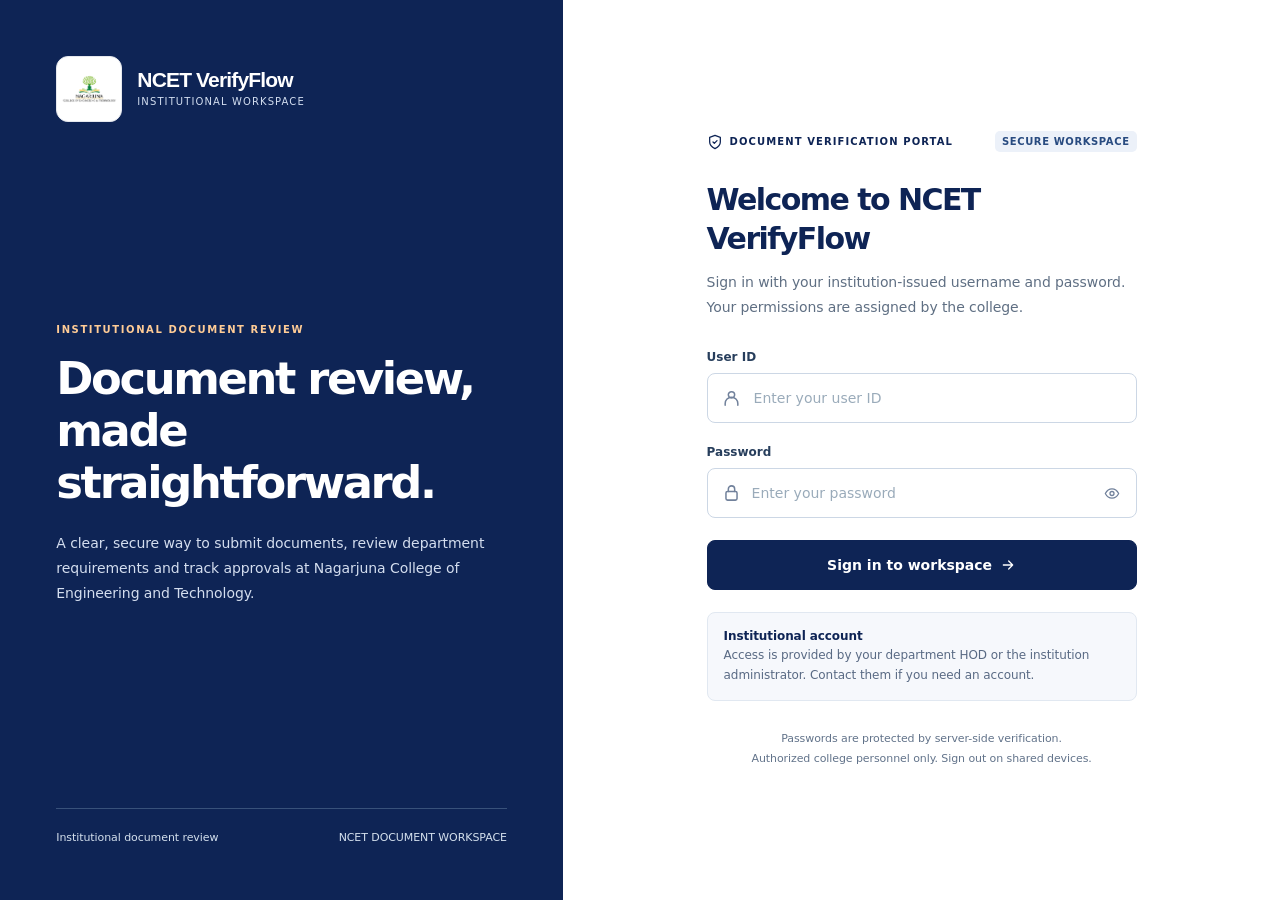
==== commit 625d6d78: "Use clear NCET artwork and speed up role notifications" ====
--- a/static/index.html
+++ b/static/index.html
@@ -12,5 +12,5 @@
 <link rel="stylesheet" href="/static/enterprise.css?v=20261021-navigation"/>
 <link rel="stylesheet" href="/static/workspace-experience.css"/>
 <link rel="stylesheet" href="/static/notifications.css"><link rel="stylesheet" href="/static/responsive-upgrade.css?v=20261017"><link rel="stylesheet" href="/static/ncet-brand-system.css?v=20261017"><script src="/static/ncet-loading.js?v=20261017" defer></script><link rel="stylesheet" href="/static/institutional-ui.css?v=20261017d"></head>
-<body><div id="app"></div><script src="/static/app.js?v=20261021-branch-workspace-nav" defer></script><script src="/static/notifications.js" defer></script><script src="/static/institutional-ui.js?v=20261017d" defer></script></body>
+<body><div id="app"></div><script src="/static/app.js?v=20261021-branch-workspace-nav" defer></script><script src="/static/notifications.js?v=20261021-rapid-inbox" defer></script><script src="/static/institutional-ui.js?v=20261017d" defer></script></body>
 </html>
--- a/static/responsive-upgrade.css
+++ b/static/responsive-upgrade.css
@@ -51,11 +51,11 @@
  content:""!important;display:inline-block!important;flex:0 0 22px!important;
  width:22px!important;height:22px!important;margin-right:7px!important;
  border:0!important;border-radius:0!important;
- background:transparent url('/static/ncet-brand.svg') center / contain no-repeat!important;
+ background:transparent url('/static/ncet-official-uhd.png?v=20261021-uhd-brand') center / contain no-repeat!important;
  transform:none!important;opacity:.65;vertical-align:middle;
  animation:ncet-logo-shine 1.5s ease-in-out infinite!important
 }
-.spinner{display:inline-block!important;width:24px!important;height:24px!important;border:0!important;border-radius:0!important;background:transparent url('/static/ncet-brand.svg') center / contain no-repeat!important;animation:ncet-logo-shine 1.5s ease-in-out infinite!important}
+.spinner{display:inline-block!important;width:24px!important;height:24px!important;border:0!important;border-radius:0!important;background:transparent url('/static/ncet-official-uhd.png?v=20261021-uhd-brand') center / contain no-repeat!important;animation:ncet-logo-shine 1.5s ease-in-out infinite!important}
 @keyframes ncet-logo-shine{0%,100%{opacity:.5;filter:brightness(.95)}50%{opacity:1;filter:brightness(1.35)}}
 @media(max-width:1000px){
  .experience-grid,.intro-grid{grid-template-columns:minmax(0,1fr)!important;gap:27px}
--- a/static/ncet-brand-system.css
+++ b/static/ncet-brand-system.css
@@ -37,7 +37,7 @@
 
 /* Unified, small, non-rotating logo shimmer. */
 .btn[aria-busy="true"]::before,button[aria-busy="true"]::before,
-.spinner{background:transparent url('/static/ncet-brand.svg') center/contain no-repeat!important;
+.spinner{background:transparent url('/static/ncet-official-uhd.png?v=20261021-uhd-brand') center/contain no-repeat!important;
  border:0!important;border-radius:0!important;animation:ncet-logo-shine 1.5s ease-in-out infinite!important;
  transform:none!important}
 .btn[aria-busy="true"]::before,button[aria-busy="true"]::before{
--- a/static/institutional-ui.css
+++ b/static/institutional-ui.css
@@ -76,7 +76,7 @@
 }
 :where(button,.btn)[aria-busy=true]{pointer-events:none;cursor:progress}
 :where(button,.btn)[aria-busy=true]::before,.spinner{
- background:transparent url('/static/ncet-brand.svg') center/contain no-repeat!important;
+ background:transparent url('/static/ncet-official-uhd.png?v=20261021-uhd-brand') center/contain no-repeat!important;
  width:31px!important;height:23px!important;display:inline-block!important;
  border:0!important;animation:ncet-mark-breathe 1.5s ease-in-out infinite!important;
  transform:none!important;filter:none!important
